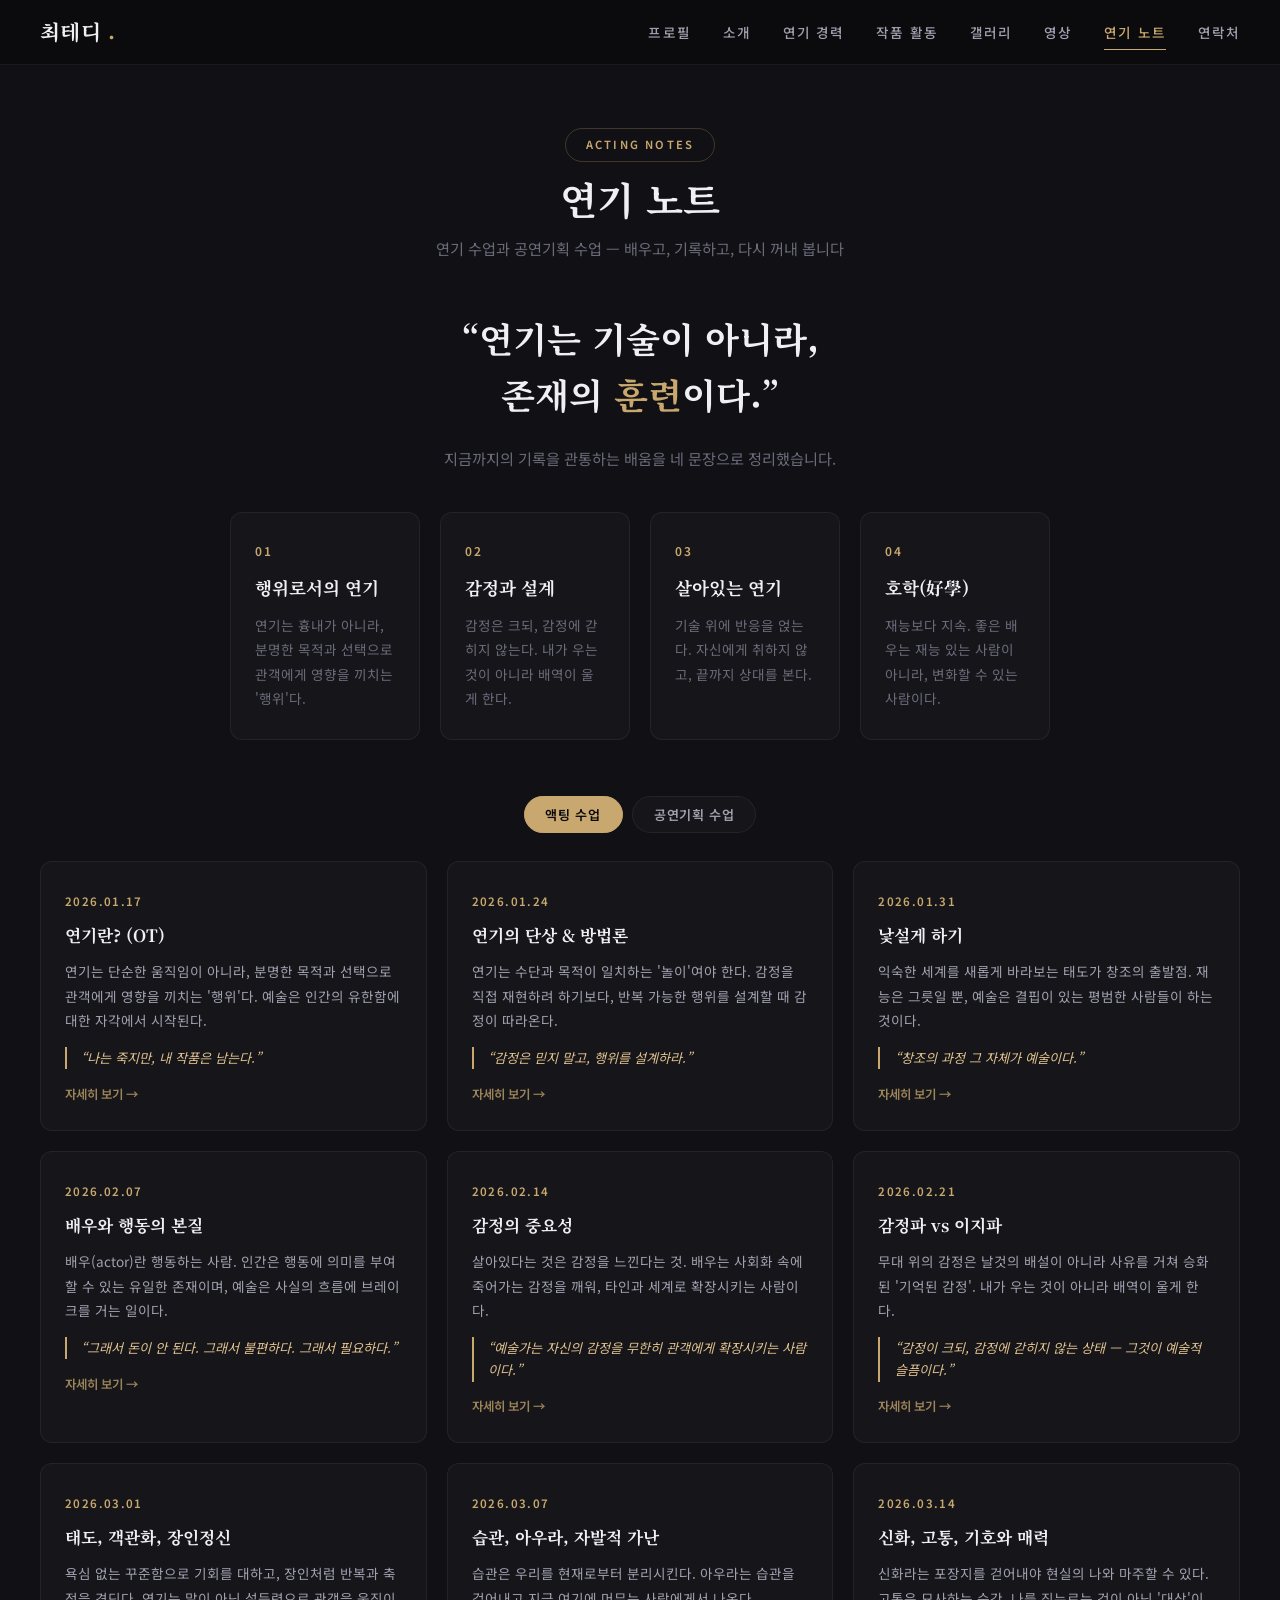
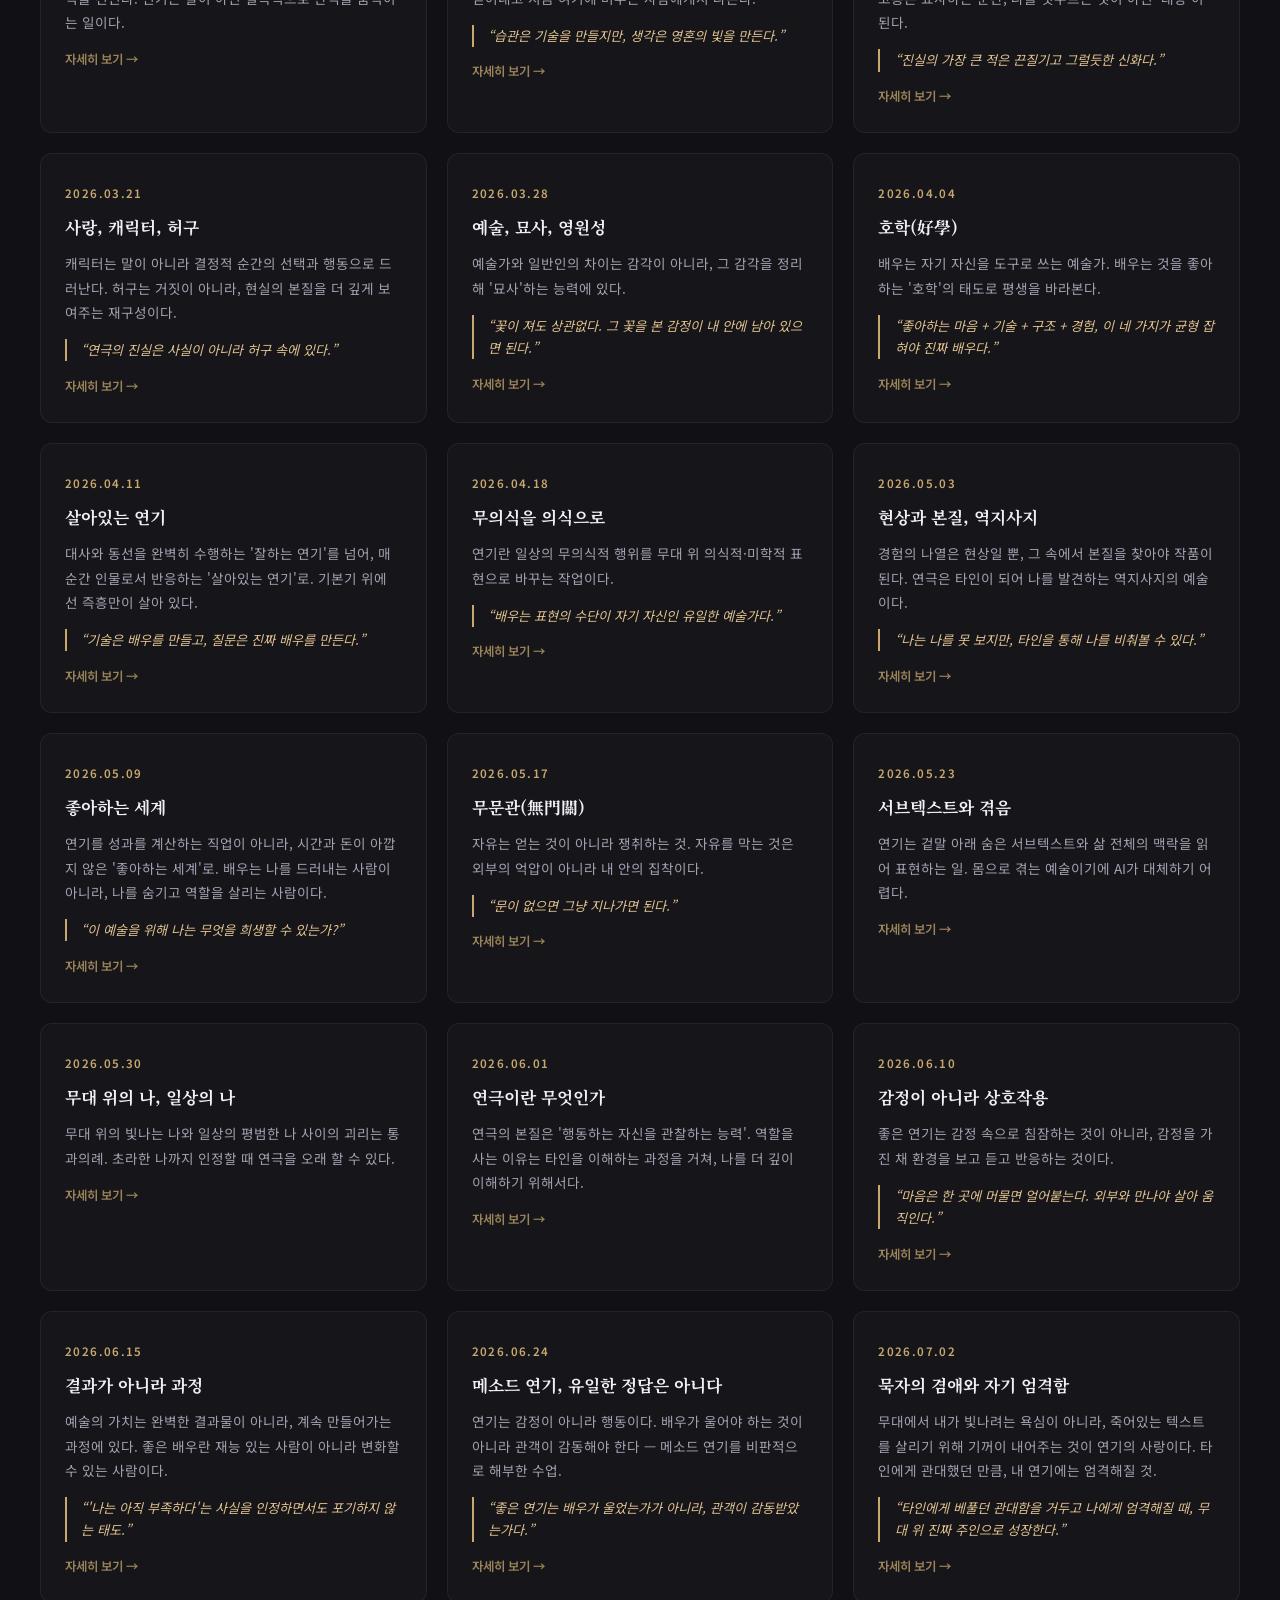
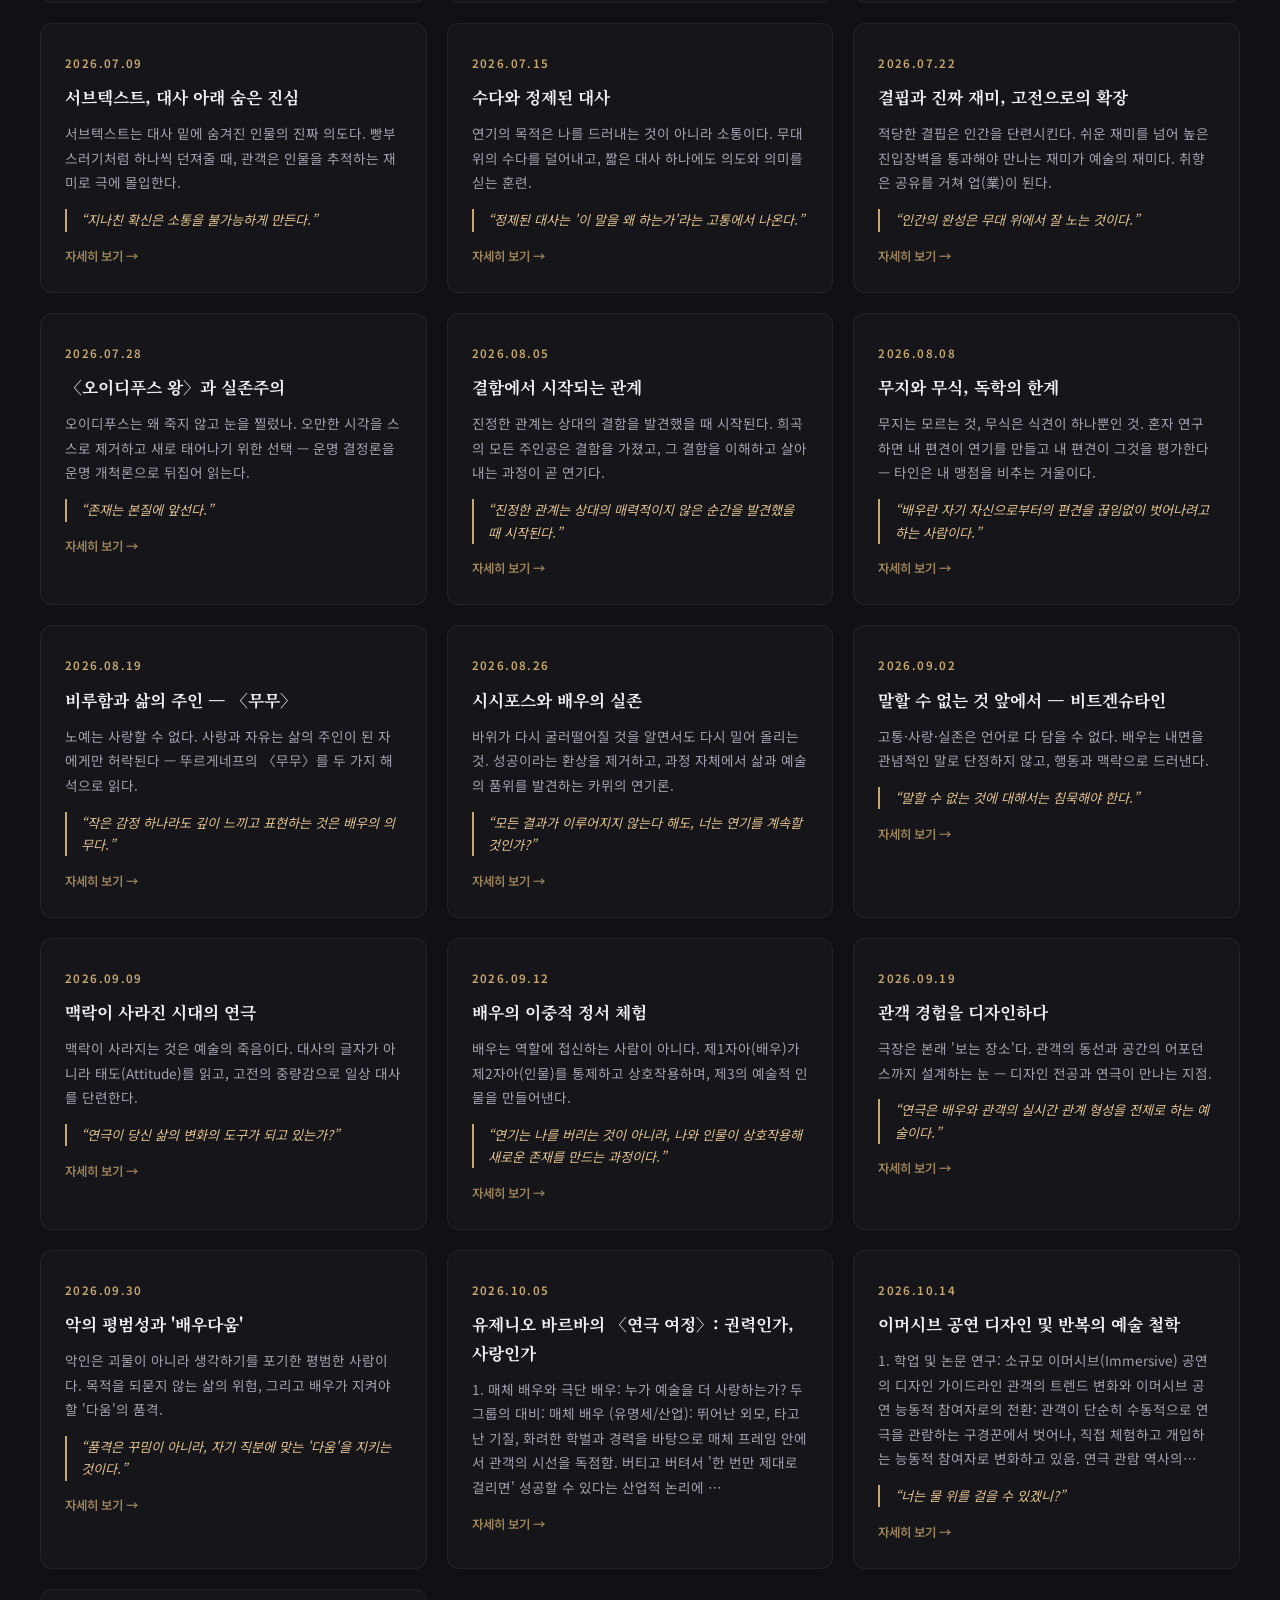
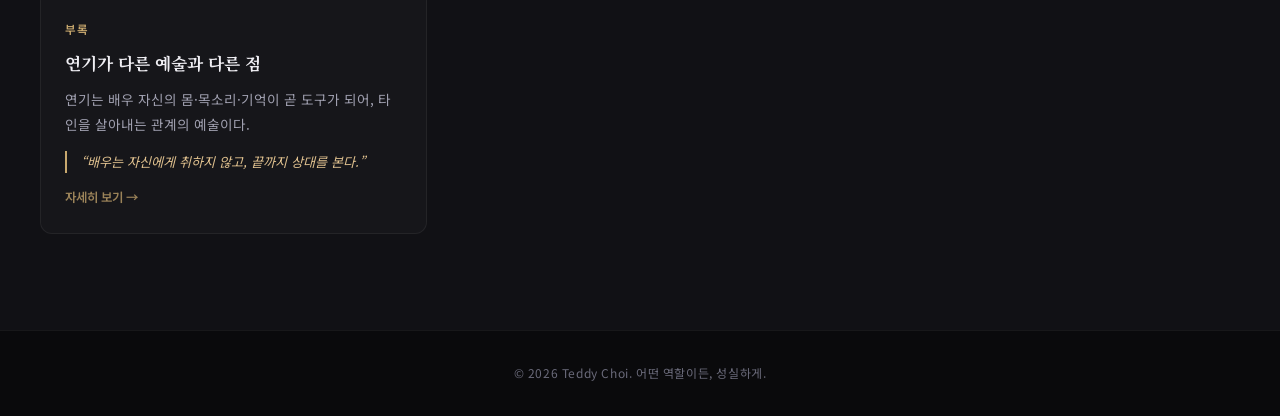
==== notes.html @ 07e2bf51 "자동 동기화: 노션 연기 노트 (2026-10-21)" ====
<!DOCTYPE html>
<html lang="ko">
<head>
  <meta charset="UTF-8">
  <meta name="viewport" content="width=device-width, initial-scale=1.0">
  <title>연기 노트 | 최테디 - Teddy Choi</title>
  <meta name="description" content="배우 최테디의 연기 노트. 연출가 선생님과의 1:1 수업에서 배우고 기록한 것들.">
  <meta property="og:title" content="연기 노트 | 최테디">
  <meta property="og:description" content="배우고, 기록하고, 다시 꺼내 봅니다 — 배우 최테디의 연기 공부 기록">
  <meta property="og:image" content="images/profile_main.jpeg">
  <meta property="og:type" content="website">

  <!-- Fonts -->
  <link rel="preconnect" href="https://fonts.googleapis.com">
  <link rel="preconnect" href="https://fonts.gstatic.com" crossorigin>
  <link href="https://fonts.googleapis.com/css2?family=Noto+Serif+KR:wght@400;700;900&family=Noto+Sans+KR:wght@300;400;500;700&display=swap" rel="stylesheet">

  <link rel="stylesheet" href="style.css?v=13">
</head>
<body>

  <!-- ===== Navigation ===== -->
  <nav class="nav" id="nav">
    <div class="nav-inner">
      <a href="index.html" class="nav-logo">최테디 <span>.</span></a>
      <ul class="nav-links" id="navLinks">
        <li><a href="index.html#profile">프로필</a></li>
        <li><a href="index.html#about">소개</a></li>
        <li><a href="index.html#career">연기 경력</a></li>
        <li><a href="index.html#works">작품 활동</a></li>
        <li><a href="index.html#gallery">갤러리</a></li>
        <li><a href="index.html#videos">영상</a></li>
        <li><a href="notes.html" class="active">연기 노트</a></li>
        <li><a href="index.html#contact">연락처</a></li>
      </ul>
      <button class="nav-mobile-toggle" id="navToggle" aria-label="메뉴 열기">
        <span></span>
        <span></span>
        <span></span>
      </button>
    </div>
  </nav>

  <!-- ===== Acting Notes Page ===== -->
  <section class="section notes-section notes-page" id="notes">
    <div class="section-header fade-in visible">
      <span class="section-label">Acting Notes</span>
      <h2 class="section-title">연기 노트</h2>
      <p class="section-subtitle">연기 수업과 공연기획 수업 — 배우고, 기록하고, 다시 꺼내 봅니다</p>
    </div>

    <div class="notes-inner">
      <div class="notes-philosophy fade-in visible">
        <blockquote class="notes-quote">“연기는 기술이 아니라,<br>존재의 <em>훈련</em>이다.”</blockquote>
        <p class="notes-philosophy-text">
          지금까지의 기록을 관통하는 배움을 네 문장으로 정리했습니다.
        </p>
        <div class="about-values notes-pillars">
          <div class="about-value">
            <span class="about-value-num">01</span>
            <h3 class="about-value-title">행위로서의 연기</h3>
            <p class="about-value-desc">연기는 흉내가 아니라, 분명한 목적과 선택으로 관객에게 영향을 끼치는 '행위'다.</p>
          </div>
          <div class="about-value">
            <span class="about-value-num">02</span>
            <h3 class="about-value-title">감정과 설계</h3>
            <p class="about-value-desc">감정은 크되, 감정에 갇히지 않는다. 내가 우는 것이 아니라 배역이 울게 한다.</p>
          </div>
          <div class="about-value">
            <span class="about-value-num">03</span>
            <h3 class="about-value-title">살아있는 연기</h3>
            <p class="about-value-desc">기술 위에 반응을 얹는다. 자신에게 취하지 않고, 끝까지 상대를 본다.</p>
          </div>
          <div class="about-value">
            <span class="about-value-num">04</span>
            <h3 class="about-value-title">호학(好學)</h3>
            <p class="about-value-desc">재능보다 지속. 좋은 배우는 재능 있는 사람이 아니라, 변화할 수 있는 사람이다.</p>
          </div>
        </div>
      </div>

      <div class="video-filters notes-tabs" id="notesTabs">
        <button class="video-filter active" data-cat="acting">액팅 수업</button>
        <button class="video-filter" data-cat="production">공연기획 수업</button>
      </div>

      <div class="notes-grid" id="notesGrid">
        <!-- Note cards injected by notes.js -->
      </div>
    </div>
  </section>

  <!-- Note Detail Modal -->
  <div class="note-modal" id="noteModal">
    <div class="note-modal-panel">
      <button class="note-modal-close" id="noteModalClose" aria-label="닫기">✕</button>
      <span class="note-date" id="noteModalDate"></span>
      <h2 class="note-modal-title" id="noteModalTitle"></h2>
      <div class="note-modal-body" id="noteModalBody"></div>
    </div>
  </div>

  <!-- ===== Footer ===== -->
  <footer class="footer">
    <p class="footer-text">© 2026 Teddy Choi. 어떤 역할이든, 성실하게.</p>
  </footer>

  <script src="notes-data.js?v=3"></script>
  <script src="notes.js?v=2"></script>
</body>
</html>
---- style.css ----
/* ===== Design Tokens ===== */
:root {
  --color-bg: #0a0a0c;
  --color-bg-elevated: #111115;
  --color-bg-card: #16161a;
  --color-bg-glass: rgba(22, 22, 26, 0.7);
  --color-surface: #1c1c22;
  --color-border: rgba(255, 255, 255, 0.06);
  --color-border-hover: rgba(255, 255, 255, 0.12);

  --color-text-primary: #f0eff4;
  --color-text-secondary: #a0a0b0;
  --color-text-muted: #6a6a7a;

  --color-accent: #c8a86e;
  --color-accent-light: #dfc08e;
  --color-accent-dark: #a88c4e;
  --color-accent-glow: rgba(200, 168, 110, 0.15);

  --font-display: 'Noto Serif KR', serif;
  --font-body: 'Pretendard', 'Noto Sans KR', -apple-system, sans-serif;
  --font-mono: 'JetBrains Mono', monospace;

  --radius-sm: 6px;
  --radius-md: 12px;
  --radius-lg: 20px;
  --radius-xl: 28px;

  --shadow-sm: 0 2px 8px rgba(0, 0, 0, 0.3);
  --shadow-md: 0 8px 32px rgba(0, 0, 0, 0.4);
  --shadow-lg: 0 16px 64px rgba(0, 0, 0, 0.5);
  --shadow-glow: 0 0 40px rgba(200, 168, 110, 0.08);

  --transition-fast: 0.2s cubic-bezier(0.4, 0, 0.2, 1);
  --transition-medium: 0.4s cubic-bezier(0.4, 0, 0.2, 1);
  --transition-slow: 0.6s cubic-bezier(0.4, 0, 0.2, 1);

  --max-width: 1200px;
}

/* ===== Reset & Base ===== */
*, *::before, *::after {
  margin: 0;
  padding: 0;
  box-sizing: border-box;
}

html {
  scroll-behavior: smooth;
  font-size: 16px;
}

body {
  font-family: var(--font-body);
  background: var(--color-bg);
  color: var(--color-text-primary);
  line-height: 1.7;
  overflow-x: hidden;
  -webkit-font-smoothing: antialiased;
  -moz-osx-font-smoothing: grayscale;
}

img {
  max-width: 100%;
  display: block;
}

a {
  color: var(--color-accent);
  text-decoration: none;
  transition: color var(--transition-fast);
}

a:hover {
  color: var(--color-accent-light);
}

/* ===== Scrollbar ===== */
::-webkit-scrollbar {
  width: 6px;
}
::-webkit-scrollbar-track {
  background: var(--color-bg);
}
::-webkit-scrollbar-thumb {
  background: var(--color-accent-dark);
  border-radius: 3px;
}

/* ===== Navigation ===== */
.nav {
  position: fixed;
  top: 0;
  left: 0;
  right: 0;
  z-index: 1000;
  padding: 0 2rem;
  backdrop-filter: blur(20px);
  -webkit-backdrop-filter: blur(20px);
  background: rgba(10, 10, 12, 0.8);
  border-bottom: 1px solid var(--color-border);
  transition: all var(--transition-medium);
}

.nav.scrolled {
  padding: 0 2rem;
  background: rgba(10, 10, 12, 0.95);
}

.nav-inner {
  max-width: var(--max-width);
  margin: 0 auto;
  display: flex;
  justify-content: space-between;
  align-items: center;
  height: 64px;
}

.nav-logo {
  font-family: var(--font-display);
  font-size: 1.3rem;
  font-weight: 700;
  color: var(--color-text-primary);
  letter-spacing: 0.02em;
}

.nav-logo span {
  color: var(--color-accent);
}

.nav-links {
  display: flex;
  gap: 2rem;
  list-style: none;
}

.nav-links a {
  color: var(--color-text-secondary);
  font-size: 0.85rem;
  font-weight: 500;
  letter-spacing: 0.08em;
  text-transform: uppercase;
  position: relative;
  padding: 0.5rem 0;
}

.nav-links a::after {
  content: '';
  position: absolute;
  bottom: 0;
  left: 0;
  width: 0;
  height: 1.5px;
  background: var(--color-accent);
  transition: width var(--transition-medium);
}

.nav-links a:hover,
.nav-links a.active {
  color: var(--color-accent);
}

.nav-links a:hover::after,
.nav-links a.active::after {
  width: 100%;
}

.nav-mobile-toggle {
  display: none;
  flex-direction: column;
  gap: 5px;
  cursor: pointer;
  background: none;
  border: none;
  padding: 4px;
}

.nav-mobile-toggle span {
  display: block;
  width: 22px;
  height: 2px;
  background: var(--color-text-primary);
  border-radius: 2px;
  transition: all var(--transition-fast);
}

/* ===== Hero Section ===== */
.hero {
  min-height: 100vh;
  display: flex;
  align-items: center;
  position: relative;
  overflow: hidden;
  padding-top: 64px;
}

.hero::before {
  content: '';
  position: absolute;
  inset: 0;
  background:
    radial-gradient(ellipse at 20% 50%, rgba(200, 168, 110, 0.05) 0%, transparent 60%),
    radial-gradient(ellipse at 80% 80%, rgba(100, 80, 50, 0.04) 0%, transparent 50%);
  pointer-events: none;
}

.hero-inner {
  max-width: var(--max-width);
  margin: 0 auto;
  padding: 2rem;
  display: grid;
  grid-template-columns: 420px 1fr;
  gap: 4rem;
  align-items: center;
  width: 100%;
}

.hero-image-wrapper {
  position: relative;
}

.hero-image-wrapper::before {
  content: '';
  position: absolute;
  top: -20px;
  left: -20px;
  right: 20px;
  bottom: 20px;
  border: 1px solid var(--color-accent);
  opacity: 0.2;
  border-radius: var(--radius-lg);
}

.hero-image {
  width: 100%;
  aspect-ratio: 3/4;
  object-fit: cover;
  border-radius: var(--radius-lg);
  box-shadow: var(--shadow-lg);
  position: relative;
  z-index: 1;
}

.hero-content {
  position: relative;
}

.hero-name-kr {
  font-family: var(--font-display);
  font-size: clamp(3rem, 6vw, 5rem);
  font-weight: 900;
  line-height: 1.1;
  margin-bottom: 0.25rem;
  background: linear-gradient(135deg, var(--color-text-primary) 0%, var(--color-accent-light) 100%);
  -webkit-background-clip: text;
  -webkit-text-fill-color: transparent;
  background-clip: text;
}

.hero-name-en {
  font-family: var(--font-body);
  font-size: 1.1rem;
  font-weight: 400;
  color: var(--color-accent);
  letter-spacing: 0.15em;
  text-transform: uppercase;
  margin-bottom: 2.5rem;
}

.hero-divider {
  width: 60px;
  height: 2px;
  background: linear-gradient(90deg, var(--color-accent), transparent);
  margin-bottom: 2rem;
}

/* ===== Profile Info Table ===== */
.profile-info {
  display: grid;
  gap: 0;
}

.profile-info-row {
  display: grid;
  grid-template-columns: 100px 1fr;
  gap: 1.5rem;
  padding: 0.75rem 0;
  border-bottom: 1px solid var(--color-border);
  align-items: start;
}

.profile-info-row:last-child {
  border-bottom: none;
}

.profile-info-label {
  font-size: 0.85rem;
  font-weight: 700;
  color: var(--color-accent);
  letter-spacing: 0.05em;
  white-space: nowrap;
}

.profile-info-value {
  font-size: 0.95rem;
  color: var(--color-text-secondary);
  line-height: 1.8;
}

.profile-info-value .sub {
  display: block;
  font-size: 0.85rem;
  color: var(--color-text-muted);
}

.hero-contact {
  display: flex;
  gap: 1.5rem;
  margin-top: 2rem;
  flex-wrap: wrap;
}

.hero-contact-item {
  display: flex;
  align-items: center;
  gap: 0.5rem;
  color: var(--color-text-muted);
  font-size: 0.85rem;
}

.hero-contact-item svg {
  width: 16px;
  height: 16px;
  fill: var(--color-accent);
  flex-shrink: 0;
}

.hero-tagline {
  font-family: var(--font-display);
  font-size: 1.05rem;
  font-weight: 400;
  color: var(--color-text-secondary);
  line-height: 1.7;
  margin: -1.5rem 0 2rem;
  letter-spacing: 0.02em;
}

/* ===== Section Common ===== */
.section {
  padding: 6rem 2rem;
  position: relative;
}

.section-header {
  max-width: var(--max-width);
  margin: 0 auto 3rem;
  text-align: center;
}

.section-label {
  display: inline-block;
  font-size: 0.7rem;
  font-weight: 600;
  letter-spacing: 0.2em;
  text-transform: uppercase;
  color: var(--color-accent);
  margin-bottom: 0.75rem;
  padding: 0.4rem 1.2rem;
  border: 1px solid rgba(200, 168, 110, 0.25);
  border-radius: 50px;
}

.section-title {
  font-family: var(--font-display);
  font-size: clamp(1.8rem, 3vw, 2.5rem);
  font-weight: 700;
  line-height: 1.3;
}

.section-subtitle {
  font-size: 0.95rem;
  color: var(--color-text-muted);
  margin-top: 0.75rem;
  max-width: 600px;
  margin-left: auto;
  margin-right: auto;
}

/* ===== About Section ===== */
.about-section {
  background: var(--color-bg);
  position: relative;
  overflow: hidden;
}

.about-section::before {
  content: '';
  position: absolute;
  inset: 0;
  background: radial-gradient(ellipse at 50% 0%, rgba(200, 168, 110, 0.05) 0%, transparent 55%);
  pointer-events: none;
}

.about-inner {
  max-width: 820px;
  margin: 0 auto;
  text-align: center;
  position: relative;
}

.about-quote {
  font-family: var(--font-display);
  font-size: clamp(1.5rem, 3.2vw, 2.2rem);
  font-weight: 700;
  line-height: 1.6;
  margin: 1rem 0 2.5rem;
  color: var(--color-text-primary);
}

.about-quote em {
  font-style: normal;
  color: var(--color-accent);
}

.about-text {
  font-size: 1rem;
  color: var(--color-text-secondary);
  line-height: 2;
  margin-bottom: 3.5rem;
}

.about-text strong {
  color: var(--color-accent-light);
  font-weight: 600;
}

.about-values {
  display: grid;
  grid-template-columns: repeat(3, 1fr);
  gap: 1.25rem;
  margin-bottom: 3.5rem;
  text-align: left;
}

.about-value {
  background: var(--color-bg-card);
  border: 1px solid var(--color-border);
  border-radius: var(--radius-md);
  padding: 1.75rem 1.5rem;
  transition: all var(--transition-medium);
}

.about-value:hover {
  border-color: var(--color-accent);
  transform: translateY(-3px);
  box-shadow: var(--shadow-glow);
}

.about-value-num {
  display: block;
  font-size: 0.75rem;
  font-weight: 600;
  letter-spacing: 0.2em;
  color: var(--color-accent);
  margin-bottom: 0.75rem;
}

.about-value-title {
  font-family: var(--font-display);
  font-size: 1.1rem;
  font-weight: 700;
  margin-bottom: 0.6rem;
}

.about-value-desc {
  font-size: 0.85rem;
  color: var(--color-text-muted);
  line-height: 1.8;
}

.about-closing {
  font-family: var(--font-display);
  font-size: 1.05rem;
  color: var(--color-text-secondary);
  line-height: 1.9;
  padding-top: 2.5rem;
  border-top: 1px solid var(--color-border);
}

/* ===== Acting Notes Section ===== */
.notes-section {
  background: var(--color-bg-elevated);
}

.notes-inner {
  max-width: var(--max-width);
  margin: 0 auto;
}

.notes-philosophy {
  max-width: 820px;
  margin: 0 auto 3.5rem;
  text-align: center;
}

.notes-quote {
  font-family: var(--font-display);
  font-size: clamp(1.5rem, 3.2vw, 2.2rem);
  font-weight: 700;
  line-height: 1.6;
  margin: 1rem 0 1.5rem;
}

.notes-quote em {
  font-style: normal;
  color: var(--color-accent);
}

.notes-philosophy-text {
  font-size: 0.95rem;
  color: var(--color-text-muted);
  margin-bottom: 2.5rem;
}

.notes-pillars {
  grid-template-columns: repeat(4, 1fr);
  margin-bottom: 0;
}

.notes-grid {
  display: grid;
  grid-template-columns: repeat(auto-fill, minmax(300px, 1fr));
  gap: 1.25rem;
}

.note-card {
  background: var(--color-bg-card);
  border: 1px solid var(--color-border);
  border-radius: var(--radius-md);
  padding: 1.5rem;
  transition: all var(--transition-medium);
}

.note-card:hover {
  border-color: var(--color-accent);
  transform: translateY(-3px);
  box-shadow: var(--shadow-glow);
}

.note-card.note-hidden {
  display: none;
}

.note-date {
  display: inline-block;
  font-size: 0.72rem;
  font-weight: 600;
  letter-spacing: 0.12em;
  color: var(--color-accent);
  margin-bottom: 0.6rem;
}

.note-title {
  font-family: var(--font-display);
  font-size: 1.05rem;
  font-weight: 700;
  margin-bottom: 0.6rem;
}

.note-summary {
  font-size: 0.85rem;
  color: var(--color-text-secondary);
  line-height: 1.8;
}

.note-quote {
  margin-top: 0.9rem;
  padding-left: 0.9rem;
  border-left: 2px solid var(--color-accent);
  font-size: 0.82rem;
  font-style: italic;
  color: var(--color-accent-light);
  line-height: 1.7;
}

.notes-more-wrap {
  text-align: center;
  margin-top: 2rem;
}

.notes-more-btn {
  background: none;
  border: 1px solid rgba(200, 168, 110, 0.4);
  color: var(--color-accent);
  font-family: var(--font-body);
  font-size: 0.85rem;
  font-weight: 600;
  letter-spacing: 0.05em;
  padding: 0.8rem 2rem;
  border-radius: 50px;
  cursor: pointer;
  transition: all var(--transition-medium);
}

.notes-more-btn:hover {
  background: var(--color-accent);
  color: var(--color-bg);
}

/* Notes preview on main page */
.notes-preview {
  background: var(--color-bg);
}

.notes-preview .notes-quote {
  text-align: center;
  margin: 0 auto 2.5rem;
  max-width: 700px;
}

a.note-card {
  display: block;
  color: inherit;
}

a.note-card:hover {
  color: inherit;
}

/* Notes standalone page */
.notes-page {
  padding-top: calc(64px + 4rem);
  min-height: 100vh;
}

.note-card {
  cursor: pointer;
  position: relative;
}

.note-open {
  display: inline-block;
  margin-top: 0.9rem;
  font-size: 0.78rem;
  font-weight: 600;
  color: var(--color-accent);
  opacity: 0.75;
  transition: opacity var(--transition-fast);
}

.note-card:hover .note-open {
  opacity: 1;
}

/* About 섹션의 연기 노트 링크 */
.about-notes-cta-wrap {
  text-align: center;
  margin-top: 2rem;
}

.about-notes-link {
  display: inline-block;
  font-family: var(--font-display);
  font-size: 0.95rem;
  font-weight: 600;
  letter-spacing: 0.05em;
  color: var(--color-accent);
  border-bottom: 1px solid rgba(200, 168, 110, 0.4);
  padding-bottom: 2px;
  transition: all var(--transition-fast);
}

.about-notes-link:hover {
  color: var(--color-accent-light);
  border-color: var(--color-accent-light);
}

/* Note Detail Modal */
.note-modal {
  position: fixed;
  inset: 0;
  z-index: 2500;
  background: rgba(0, 0, 0, 0.85);
  backdrop-filter: blur(12px);
  -webkit-backdrop-filter: blur(12px);
  display: flex;
  align-items: center;
  justify-content: center;
  padding: 1.5rem;
  opacity: 0;
  pointer-events: none;
  transition: opacity var(--transition-medium);
}

.note-modal.active {
  opacity: 1;
  pointer-events: all;
}

.note-modal-panel {
  position: relative;
  width: 100%;
  max-width: 720px;
  max-height: 85vh;
  overflow-y: auto;
  background: var(--color-bg-card);
  border: 1px solid var(--color-border-hover);
  border-radius: var(--radius-lg);
  padding: 2.5rem 2.5rem 2.75rem;
  box-shadow: var(--shadow-lg);
}

.note-modal-close {
  position: sticky;
  top: 0;
  float: right;
  width: 38px;
  height: 38px;
  border-radius: 50%;
  background: rgba(255, 255, 255, 0.08);
  border: none;
  color: var(--color-text-primary);
  font-size: 1.1rem;
  cursor: pointer;
  transition: background var(--transition-fast);
  z-index: 1;
}

.note-modal-close:hover {
  background: rgba(255, 255, 255, 0.18);
}

.note-modal-title {
  font-family: var(--font-display);
  font-size: 1.5rem;
  font-weight: 700;
  margin: 0.4rem 0 1.5rem;
  line-height: 1.4;
}

.note-modal-body {
  font-size: 0.92rem;
  color: var(--color-text-secondary);
  line-height: 1.9;
}

.note-modal-body p {
  margin-bottom: 1.1rem;
}

.note-modal-body h4 {
  font-family: var(--font-display);
  font-size: 1.05rem;
  font-weight: 700;
  color: var(--color-text-primary);
  margin: 1.75rem 0 0.75rem;
  padding-left: 0.75rem;
  border-left: 3px solid var(--color-accent);
}

.note-modal-body ul {
  margin: 0 0 1.1rem 1.2rem;
}

.note-modal-body li {
  margin-bottom: 0.4rem;
}

.note-modal-body strong {
  color: var(--color-accent-light);
  font-weight: 600;
}

.note-modal-body blockquote {
  margin: 1.75rem 0 0.5rem;
  padding: 1.1rem 1.4rem;
  background: rgba(200, 168, 110, 0.07);
  border-left: 3px solid var(--color-accent);
  border-radius: 0 var(--radius-sm) var(--radius-sm) 0;
  font-family: var(--font-display);
  font-style: italic;
  color: var(--color-accent-light);
  line-height: 1.8;
}

@media (max-width: 768px) {
  .note-modal {
    padding: 1rem;
  }

  .note-modal-panel {
    padding: 1.75rem 1.5rem 2rem;
    max-height: 90vh;
  }
}

/* ===== Career Section ===== */
.career-section {
  background: var(--color-bg-elevated);
}

.career-timeline {
  max-width: 800px;
  margin: 0 auto;
  position: relative;
}

.career-timeline::before {
  content: '';
  position: absolute;
  left: 0;
  top: 0;
  bottom: 0;
  width: 2px;
  background: linear-gradient(
    to bottom,
    transparent,
    var(--color-accent) 10%,
    var(--color-accent) 90%,
    transparent
  );
  opacity: 0.3;
}

.career-item {
  position: relative;
  padding: 0 0 2.5rem 3rem;
}

.career-item:last-child {
  padding-bottom: 0;
}

.career-item::before {
  content: '';
  position: absolute;
  left: -5px;
  top: 8px;
  width: 12px;
  height: 12px;
  border-radius: 50%;
  background: var(--color-bg-elevated);
  border: 2px solid var(--color-accent);
  z-index: 1;
}

.career-item:first-child::before {
  background: var(--color-accent);
  box-shadow: 0 0 12px rgba(200, 168, 110, 0.4);
}

.career-date {
  font-size: 0.75rem;
  font-weight: 600;
  color: var(--color-accent);
  letter-spacing: 0.1em;
  text-transform: uppercase;
  margin-bottom: 0.5rem;
}

.career-title {
  font-family: var(--font-display);
  font-size: 1.15rem;
  font-weight: 700;
  margin-bottom: 0.3rem;
}

.career-venue {
  font-size: 0.9rem;
  color: var(--color-text-secondary);
  margin-bottom: 0.3rem;
}

.career-role {
  font-size: 0.85rem;
  color: var(--color-text-muted);
}

/* ===== Works Section (Instagram-style feed) ===== */
.works-section {
  background: var(--color-bg-elevated);
}

.works-feed {
  max-width: 1020px;
  margin: 0 auto;
  display: grid;
  grid-template-columns: repeat(auto-fit, minmax(340px, 480px));
  justify-content: center;
  gap: 2rem;
}

.insta-card {
  background: var(--color-bg-card);
  border: 1px solid var(--color-border);
  border-radius: var(--radius-md);
  overflow: hidden;
  transition: border-color var(--transition-medium), box-shadow var(--transition-medium);
}

.insta-card:hover {
  border-color: var(--color-border-hover);
  box-shadow: var(--shadow-md);
}

/* Header */
.insta-header {
  display: flex;
  align-items: center;
  gap: 0.75rem;
  padding: 0.85rem 1rem;
}

.insta-avatar {
  width: 40px;
  height: 40px;
  border-radius: 50%;
  padding: 2px;
  background: linear-gradient(45deg, var(--color-accent-dark), var(--color-accent-light), var(--color-accent));
  flex-shrink: 0;
}

.insta-avatar img {
  width: 100%;
  height: 100%;
  border-radius: 50%;
  object-fit: cover;
  border: 2px solid var(--color-bg-card);
}

.insta-header-text {
  display: flex;
  flex-direction: column;
  line-height: 1.35;
  min-width: 0;
}

.insta-title {
  font-size: 0.9rem;
  font-weight: 700;
  color: var(--color-text-primary);
}

.insta-meta {
  font-size: 0.75rem;
  color: var(--color-text-muted);
}

.insta-tag {
  margin-left: auto;
  font-size: 0.68rem;
  font-weight: 600;
  letter-spacing: 0.08em;
  color: var(--color-accent);
  border: 1px solid rgba(200, 168, 110, 0.35);
  border-radius: 50px;
  padding: 0.25rem 0.75rem;
  white-space: nowrap;
}

/* Carousel — 인스타 4:5 비율 */
.insta-carousel {
  position: relative;
  overflow: hidden;
  aspect-ratio: 4 / 5;
  background: #000;
}

.insta-track {
  display: flex;
  height: 100%;
  transition: transform 0.35s cubic-bezier(0.4, 0, 0.2, 1);
}

.insta-slide {
  flex: 0 0 100%;
  height: 100%;
}

.insta-slide img {
  width: 100%;
  height: 100%;
  object-fit: cover;
  cursor: pointer;
}

.insta-slide img.fit-contain {
  object-fit: contain;
}

/* 캐러셀 영상 슬라이드 재생 버튼 */
.insta-slide {
  position: relative;
}

.insta-play {
  position: absolute;
  top: 50%;
  left: 50%;
  transform: translate(-50%, -50%);
  width: 54px;
  height: 54px;
  border-radius: 50%;
  background: rgba(0, 0, 0, 0.55);
  border: 1.5px solid rgba(255, 255, 255, 0.85);
  display: flex;
  align-items: center;
  justify-content: center;
  pointer-events: none;
  transition: all var(--transition-fast);
}

.insta-play svg {
  width: 22px;
  height: 22px;
  fill: #fff;
  margin-left: 3px;
}

.insta-slide-video:hover .insta-play {
  background: rgba(200, 168, 110, 0.9);
  border-color: var(--color-accent);
}

.insta-arrow {
  position: absolute;
  top: 50%;
  transform: translateY(-50%);
  width: 30px;
  height: 30px;
  border-radius: 50%;
  border: none;
  background: rgba(255, 255, 255, 0.85);
  color: #222;
  cursor: pointer;
  display: flex;
  align-items: center;
  justify-content: center;
  opacity: 0;
  transition: opacity var(--transition-fast);
  z-index: 2;
}

.insta-arrow svg {
  width: 18px;
  height: 18px;
  fill: currentColor;
}

.insta-arrow.prev { left: 0.75rem; }
.insta-arrow.next { right: 0.75rem; }

.insta-carousel:hover .insta-arrow { opacity: 1; }

@media (hover: none) {
  .insta-arrow { opacity: 0.85; }
}

.insta-counter {
  position: absolute;
  top: 0.75rem;
  right: 0.75rem;
  background: rgba(0, 0, 0, 0.6);
  color: #fff;
  font-size: 0.7rem;
  font-weight: 500;
  padding: 0.2rem 0.6rem;
  border-radius: 50px;
  z-index: 2;
}

.insta-dots {
  display: flex;
  justify-content: center;
  gap: 4px;
  padding: 0.6rem 0 0;
}

.insta-dot {
  width: 6px;
  height: 6px;
  border-radius: 50%;
  background: var(--color-text-muted);
  opacity: 0.4;
  transition: all var(--transition-fast);
}

.insta-dot.active {
  background: var(--color-accent);
  opacity: 1;
}

/* Actions & Caption */
.insta-actions {
  display: flex;
  gap: 1rem;
  padding: 0.75rem 1rem 0.25rem;
}

.insta-icon {
  width: 24px;
  height: 24px;
  fill: none;
  stroke: var(--color-text-primary);
  stroke-width: 1.8;
  cursor: pointer;
  transition: all var(--transition-fast);
}

.insta-icon:hover {
  stroke: var(--color-text-muted);
}

.insta-icon.heart.liked {
  fill: #ed4956;
  stroke: #ed4956;
  animation: heart-pop 0.3s ease;
}

@keyframes heart-pop {
  0% { transform: scale(1); }
  50% { transform: scale(1.25); }
  100% { transform: scale(1); }
}

.insta-caption {
  padding: 0.4rem 1rem 1.1rem;
  font-size: 0.85rem;
  color: var(--color-text-secondary);
  line-height: 1.7;
}

.insta-username {
  font-weight: 700;
  color: var(--color-text-primary);
  margin-right: 0.35rem;
}

.insta-hashtags {
  display: block;
  margin-top: 0.35rem;
  color: var(--color-accent);
  font-size: 0.8rem;
}

/* ===== Gallery Section ===== */
.gallery-section {
  background: var(--color-bg);
}

.gallery-grid {
  max-width: var(--max-width);
  margin: 0 auto;
  display: grid;
  grid-template-columns: repeat(auto-fill, minmax(280px, 1fr));
  gap: 1rem;
}

.gallery-item {
  position: relative;
  border-radius: var(--radius-md);
  overflow: hidden;
  cursor: pointer;
  aspect-ratio: auto;
}

.gallery-item.landscape {
  aspect-ratio: 16/10;
}

.gallery-item.portrait {
  aspect-ratio: 3/4;
}

.gallery-item img {
  width: 100%;
  height: 100%;
  object-fit: cover;
  transition: transform var(--transition-slow);
}

.gallery-item::after {
  content: '';
  position: absolute;
  inset: 0;
  background: linear-gradient(to top, rgba(0,0,0,0.6) 0%, transparent 50%);
  opacity: 0;
  transition: opacity var(--transition-medium);
}

.gallery-item:hover img {
  transform: scale(1.05);
}

.gallery-item:hover::after {
  opacity: 1;
}

.gallery-item-label {
  position: absolute;
  bottom: 1rem;
  left: 1rem;
  font-size: 0.8rem;
  font-weight: 500;
  color: white;
  z-index: 1;
  opacity: 0;
  transform: translateY(8px);
  transition: all var(--transition-medium);
}

.gallery-item:hover .gallery-item-label {
  opacity: 1;
  transform: translateY(0);
}

/* ===== Lightbox ===== */
.lightbox {
  position: fixed;
  inset: 0;
  z-index: 2000;
  background: rgba(0, 0, 0, 0.95);
  backdrop-filter: blur(20px);
  display: flex;
  align-items: center;
  justify-content: center;
  opacity: 0;
  pointer-events: none;
  transition: opacity var(--transition-medium);
}

.lightbox.active {
  opacity: 1;
  pointer-events: all;
}

.lightbox img {
  max-width: 90vw;
  max-height: 90vh;
  object-fit: contain;
  border-radius: var(--radius-md);
  box-shadow: var(--shadow-lg);
}

.lightbox-close {
  position: absolute;
  top: 1.5rem;
  right: 1.5rem;
  width: 44px;
  height: 44px;
  border-radius: 50%;
  background: rgba(255, 255, 255, 0.1);
  border: none;
  color: white;
  font-size: 1.3rem;
  cursor: pointer;
  display: flex;
  align-items: center;
  justify-content: center;
  transition: background var(--transition-fast);
}

.lightbox-close:hover {
  background: rgba(255, 255, 255, 0.2);
}

/* ===== Video Section ===== */
.video-section {
  background: var(--color-bg-elevated);
}

.video-filters {
  display: flex;
  justify-content: center;
  flex-wrap: wrap;
  gap: 0.6rem;
  max-width: var(--max-width);
  margin: 0 auto 1.75rem;
}

.video-filter {
  background: var(--color-bg-card);
  border: 1px solid var(--color-border);
  color: var(--color-text-secondary);
  font-family: var(--font-body);
  font-size: 0.82rem;
  font-weight: 600;
  letter-spacing: 0.05em;
  padding: 0.5rem 1.3rem;
  border-radius: 50px;
  cursor: pointer;
  transition: all var(--transition-fast);
}

.video-filter:hover {
  border-color: var(--color-accent);
  color: var(--color-accent);
}

.video-filter.active {
  background: var(--color-accent);
  border-color: var(--color-accent);
  color: var(--color-bg);
}

.video-slider-wrapper {
  max-width: var(--max-width);
  margin: 0 auto;
  position: relative;
}

.video-slider {
  display: flex;
  gap: 1.25rem;
  overflow-x: auto;
  scroll-snap-type: x mandatory;
  scroll-behavior: smooth;
  padding: 1rem 0 2rem;
  -ms-overflow-style: none;
  scrollbar-width: none;
}

.video-slider::-webkit-scrollbar {
  display: none;
}

.video-card {
  flex: 0 0 calc(33.333% - 0.85rem);
  scroll-snap-align: start;
  border-radius: var(--radius-md);
  overflow: hidden;
  background: var(--color-bg-card);
  border: 1px solid var(--color-border);
  transition: all var(--transition-medium);
  cursor: pointer;
  position: relative;
}

.video-card:hover {
  border-color: var(--color-border-hover);
  transform: translateY(-4px);
  box-shadow: var(--shadow-md), var(--shadow-glow);
}

.video-thumbnail-wrapper {
  position: relative;
  aspect-ratio: 16/9;
  overflow: hidden;
  background: #000;
}

.video-thumbnail {
  width: 100%;
  height: 100%;
  object-fit: cover;
  transition: transform var(--transition-medium), opacity var(--transition-medium);
}

.video-card:hover .video-thumbnail {
  transform: scale(1.05);
  opacity: 0.8;
}

.video-play-btn {
  position: absolute;
  top: 50%;
  left: 50%;
  transform: translate(-50%, -50%) scale(0.9);
  width: 56px;
  height: 56px;
  border-radius: 50%;
  background: rgba(200, 168, 110, 0.9);
  display: flex;
  align-items: center;
  justify-content: center;
  opacity: 0;
  transition: all var(--transition-medium);
  box-shadow: 0 4px 20px rgba(200, 168, 110, 0.3);
}

.video-play-btn svg {
  width: 20px;
  height: 20px;
  fill: white;
  margin-left: 2px;
}

.video-card:hover .video-play-btn {
  opacity: 1;
  transform: translate(-50%, -50%) scale(1);
}

/* Upcoming (YouTube 업로드 예정) video cards */
.video-card.upcoming {
  cursor: default;
}

.video-card.upcoming .video-thumbnail {
  filter: grayscale(0.25) brightness(0.75);
}

.video-card.upcoming:hover .video-thumbnail {
  transform: none;
  opacity: 1;
}

.video-upcoming-badge {
  position: absolute;
  bottom: 0.75rem;
  left: 0.75rem;
  display: inline-flex;
  align-items: center;
  gap: 0.4rem;
  background: rgba(0, 0, 0, 0.7);
  backdrop-filter: blur(6px);
  border: 1px solid rgba(200, 168, 110, 0.4);
  color: var(--color-accent-light);
  font-size: 0.7rem;
  font-weight: 600;
  letter-spacing: 0.04em;
  padding: 0.35rem 0.75rem;
  border-radius: 50px;
  z-index: 1;
}

.video-upcoming-badge svg {
  width: 14px;
  height: 14px;
  fill: currentColor;
}

.video-info {
  padding: 1rem 1.25rem;
}

.video-title {
  font-size: 0.9rem;
  font-weight: 600;
  color: var(--color-text-primary);
  line-height: 1.4;
  display: -webkit-box;
  -webkit-line-clamp: 2;
  -webkit-box-orient: vertical;
  overflow: hidden;
}

/* Video Slider Navigation */
.slider-nav {
  display: flex;
  justify-content: center;
  gap: 0.75rem;
  margin-top: 0.5rem;
}

.slider-btn {
  width: 44px;
  height: 44px;
  border-radius: 50%;
  background: var(--color-bg-card);
  border: 1px solid var(--color-border);
  color: var(--color-text-secondary);
  cursor: pointer;
  display: flex;
  align-items: center;
  justify-content: center;
  transition: all var(--transition-fast);
}

.slider-btn:hover {
  background: var(--color-accent);
  border-color: var(--color-accent);
  color: var(--color-bg);
}

.slider-btn svg {
  width: 18px;
  height: 18px;
  fill: currentColor;
}

/* ===== Video Modal ===== */
.video-modal {
  position: fixed;
  inset: 0;
  z-index: 3000;
  background: rgba(0, 0, 0, 0.95);
  display: flex;
  align-items: center;
  justify-content: center;
  opacity: 0;
  pointer-events: none;
  transition: opacity var(--transition-medium);
}

.video-modal.active {
  opacity: 1;
  pointer-events: all;
}

.video-modal-inner {
  width: 90vw;
  max-width: 960px;
  aspect-ratio: 16/9;
  border-radius: var(--radius-md);
  overflow: hidden;
  box-shadow: var(--shadow-lg);
}

.video-modal-inner iframe {
  width: 100%;
  height: 100%;
  border: none;
}

/* 세로(9:16) 영상용 모달 */
.video-modal-inner.vertical {
  aspect-ratio: 9/16;
  width: auto;
  height: min(85vh, 160vw);
  max-width: 90vw;
}

.video-modal-close {
  position: absolute;
  top: 1.5rem;
  right: 1.5rem;
  width: 44px;
  height: 44px;
  border-radius: 50%;
  background: rgba(255, 255, 255, 0.1);
  border: none;
  color: white;
  font-size: 1.3rem;
  cursor: pointer;
  display: flex;
  align-items: center;
  justify-content: center;
  transition: background var(--transition-fast);
}

.video-modal-close:hover {
  background: rgba(255, 255, 255, 0.2);
}

/* ===== Skills Section ===== */
.skills-section {
  background: var(--color-bg);
}

.skills-grid {
  max-width: 800px;
  margin: 0 auto;
  display: grid;
  grid-template-columns: repeat(auto-fit, minmax(220px, 1fr));
  gap: 1.25rem;
}

.skill-card {
  background: var(--color-bg-card);
  border: 1px solid var(--color-border);
  border-radius: var(--radius-md);
  padding: 1.5rem;
  transition: all var(--transition-medium);
  text-align: center;
}

.skill-card:hover {
  border-color: var(--color-accent);
  transform: translateY(-2px);
  box-shadow: var(--shadow-glow);
}

.skill-icon {
  font-size: 2rem;
  margin-bottom: 0.75rem;
}

.skill-name {
  font-weight: 700;
  font-size: 0.95rem;
  margin-bottom: 0.5rem;
}

.skill-detail {
  font-size: 0.8rem;
  color: var(--color-text-muted);
  line-height: 1.6;
}

/* ===== Contact Section ===== */
.contact-section {
  background: var(--color-bg-elevated);
  text-align: center;
}

.contact-inner {
  max-width: 600px;
  margin: 0 auto;
}

.contact-links {
  display: flex;
  justify-content: center;
  gap: 2rem;
  margin-top: 2rem;
  flex-wrap: wrap;
}

.contact-link {
  display: flex;
  align-items: center;
  gap: 0.6rem;
  padding: 0.8rem 1.5rem;
  background: var(--color-bg-card);
  border: 1px solid var(--color-border);
  border-radius: var(--radius-xl);
  color: var(--color-text-secondary);
  font-size: 0.9rem;
  transition: all var(--transition-medium);
}

.contact-link:hover {
  border-color: var(--color-accent);
  color: var(--color-accent);
  transform: translateY(-2px);
  box-shadow: var(--shadow-glow);
}

.contact-link svg {
  width: 18px;
  height: 18px;
  fill: currentColor;
}

/* ===== Footer ===== */
.footer {
  padding: 2rem;
  text-align: center;
  border-top: 1px solid var(--color-border);
}

.footer-text {
  font-size: 0.75rem;
  color: var(--color-text-muted);
  letter-spacing: 0.05em;
}

/* ===== Animations ===== */
.fade-in {
  opacity: 0;
  transform: translateY(30px);
  transition: opacity 0.8s cubic-bezier(0.4, 0, 0.2, 1),
              transform 0.8s cubic-bezier(0.4, 0, 0.2, 1);
}

.fade-in.visible {
  opacity: 1;
  transform: translateY(0);
}

.fade-in-delay-1 { transition-delay: 0.1s; }
.fade-in-delay-2 { transition-delay: 0.2s; }
.fade-in-delay-3 { transition-delay: 0.3s; }
.fade-in-delay-4 { transition-delay: 0.4s; }

/* ===== Responsive ===== */
@media (max-width: 1024px) {
  .hero-inner {
    grid-template-columns: 320px 1fr;
    gap: 3rem;
  }

  .video-card {
    flex: 0 0 calc(50% - 0.625rem);
  }
}

@media (max-width: 768px) {
  .nav-links {
    position: fixed;
    top: 64px;
    left: 0;
    right: 0;
    background: rgba(10, 10, 12, 0.98);
    backdrop-filter: blur(20px);
    flex-direction: column;
    padding: 1.5rem 2rem;
    gap: 1rem;
    border-bottom: 1px solid var(--color-border);
    transform: translateY(-100%);
    opacity: 0;
    transition: all var(--transition-medium);
    pointer-events: none;
  }

  .nav-links.open {
    transform: translateY(0);
    opacity: 1;
    pointer-events: all;
  }

  .nav-mobile-toggle {
    display: flex;
  }

  .hero-inner {
    grid-template-columns: 1fr;
    gap: 2.5rem;
    padding: 2rem 1.5rem;
    text-align: center;
  }

  .hero-image-wrapper {
    max-width: 300px;
    margin: 0 auto;
  }

  .hero-image-wrapper::before {
    top: -12px;
    left: -12px;
    right: 12px;
    bottom: 12px;
  }

  .hero-contact {
    justify-content: center;
  }

  .hero-divider {
    margin-left: auto;
    margin-right: auto;
  }

  .section {
    padding: 4rem 1.5rem;
  }

  .career-timeline::before {
    left: 0;
  }

  .gallery-grid {
    grid-template-columns: repeat(2, 1fr);
    gap: 0.75rem;
  }

  .about-values {
    grid-template-columns: 1fr;
    gap: 0.75rem;
  }

  .notes-pillars {
    grid-template-columns: 1fr;
  }

  .notes-grid {
    grid-template-columns: 1fr;
  }

  .works-feed {
    grid-template-columns: minmax(0, 480px);
    gap: 1.5rem;
  }

  /* Video: YouTube-style vertical list on mobile */
  .video-slider {
    flex-direction: column;
    overflow-x: visible;
    scroll-snap-type: none;
    gap: 1rem;
    padding: 0;
  }

  .video-card {
    flex: none;
    width: 100%;
  }

  .slider-nav {
    display: none;
  }

  .video-modal-inner {
    width: 95vw;
  }

  .skills-grid {
    grid-template-columns: repeat(2, 1fr);
    gap: 0.75rem;
  }

  .skill-card {
    padding: 1.25rem 1rem;
  }

  .contact-links {
    flex-direction: column;
    align-items: center;
  }
}

@media (max-width: 480px) {
  .hero-name-kr {
    font-size: 2.5rem;
  }

  .gallery-grid {
    grid-template-columns: 1fr 1fr;
    gap: 0.5rem;
  }

  .profile-info-row {
    grid-template-columns: 80px 1fr;
    gap: 1rem;
  }
}
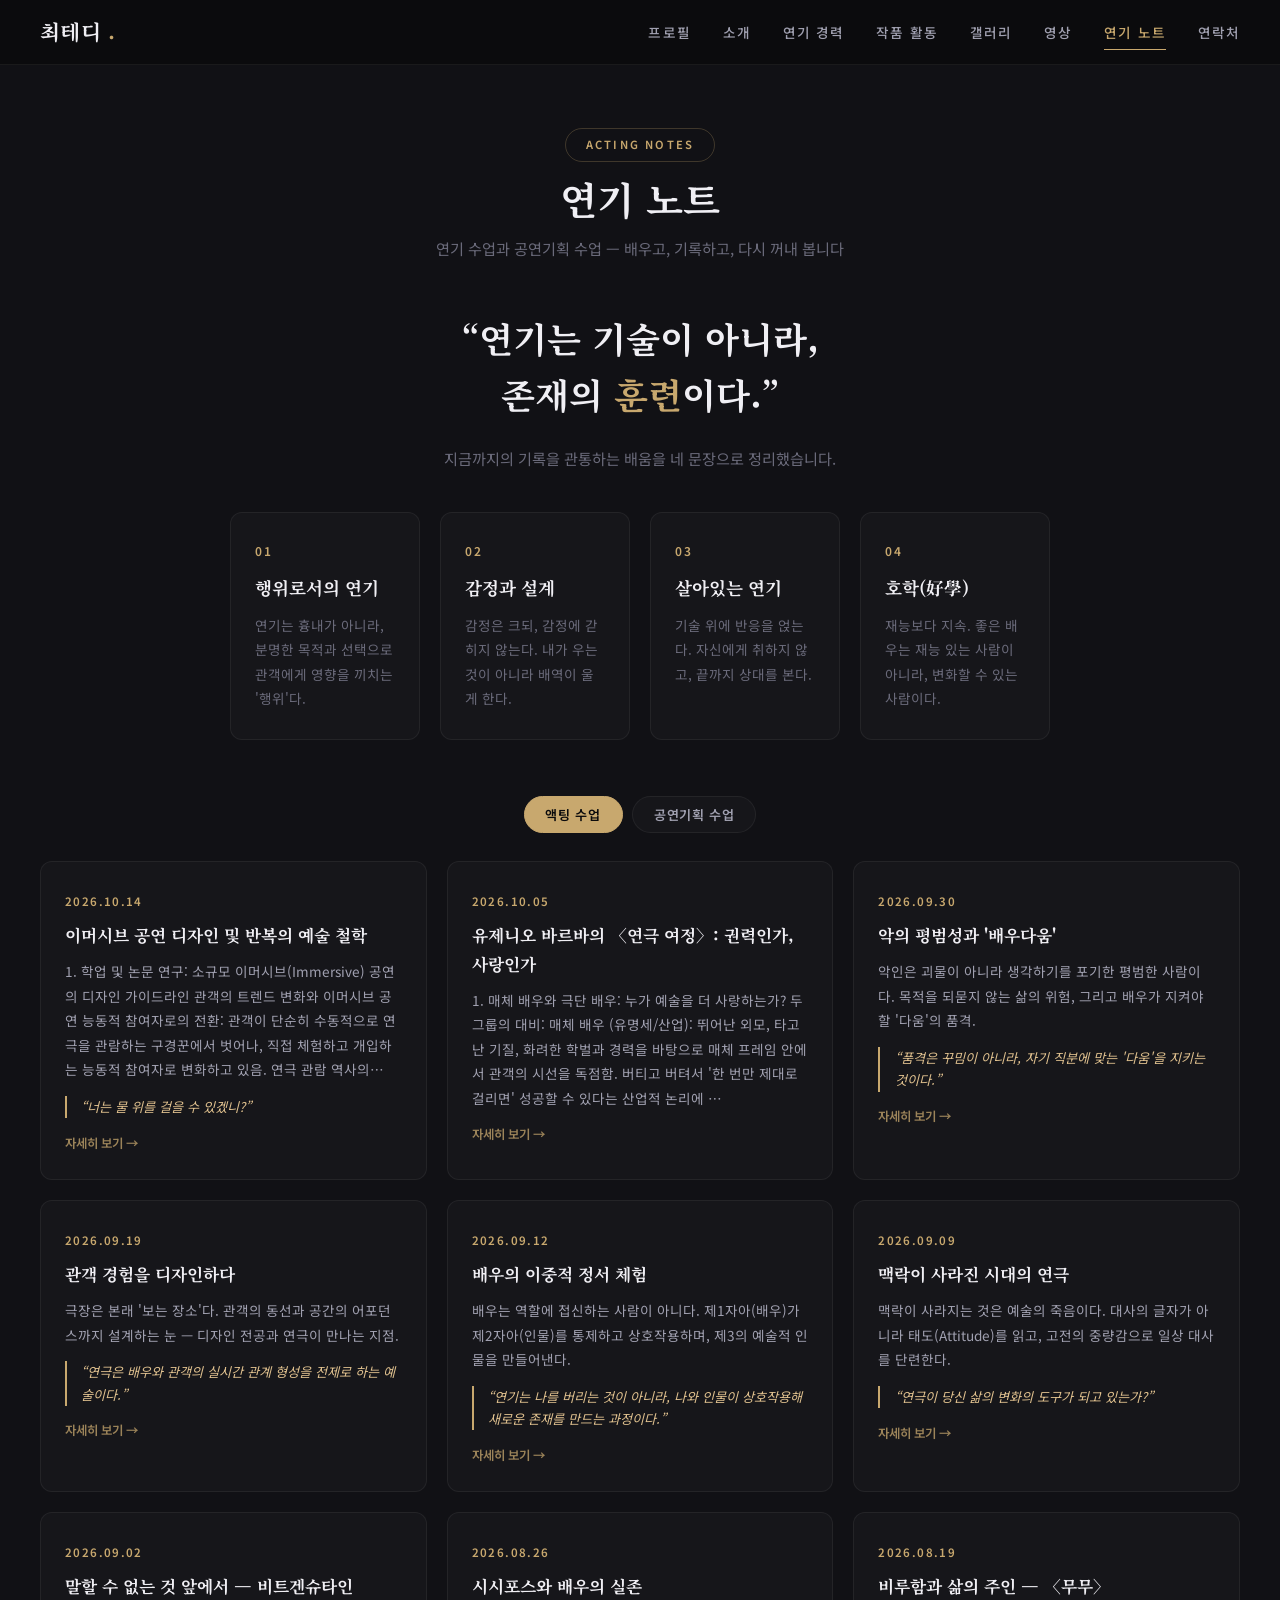
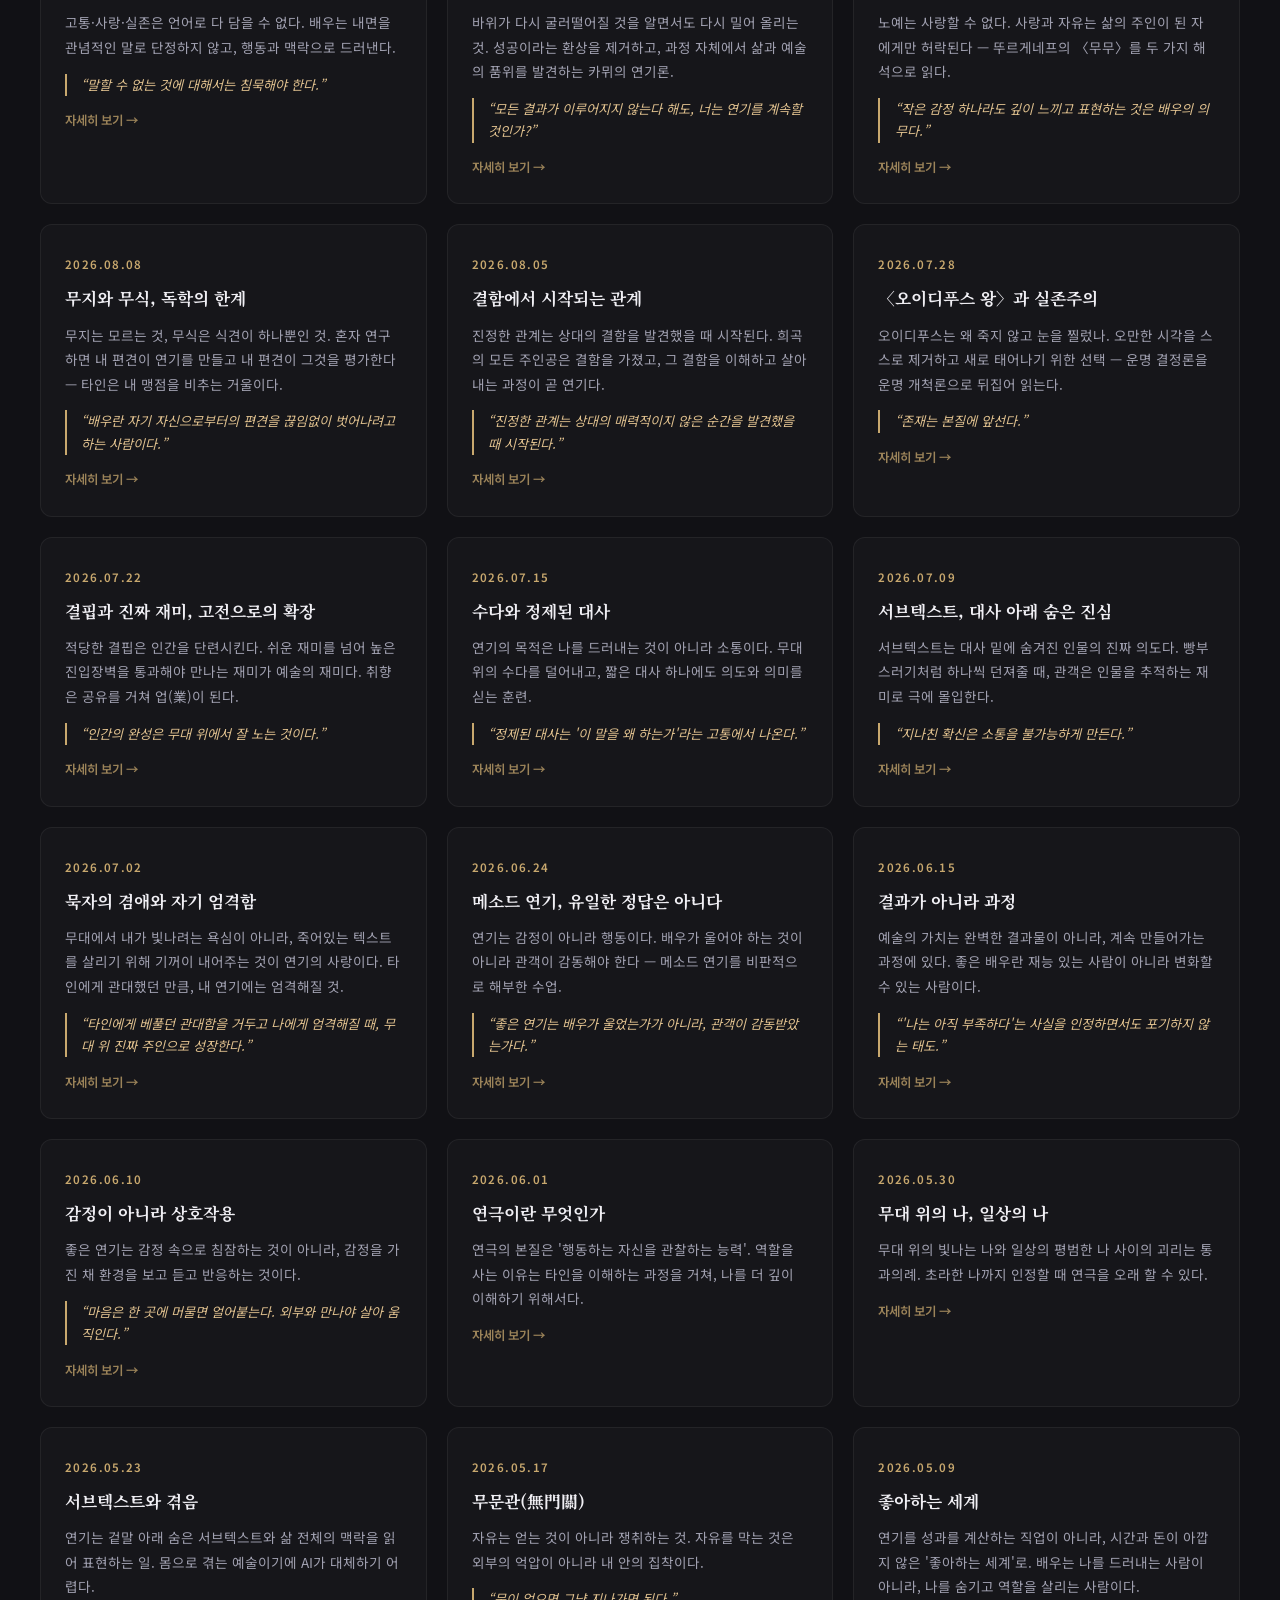
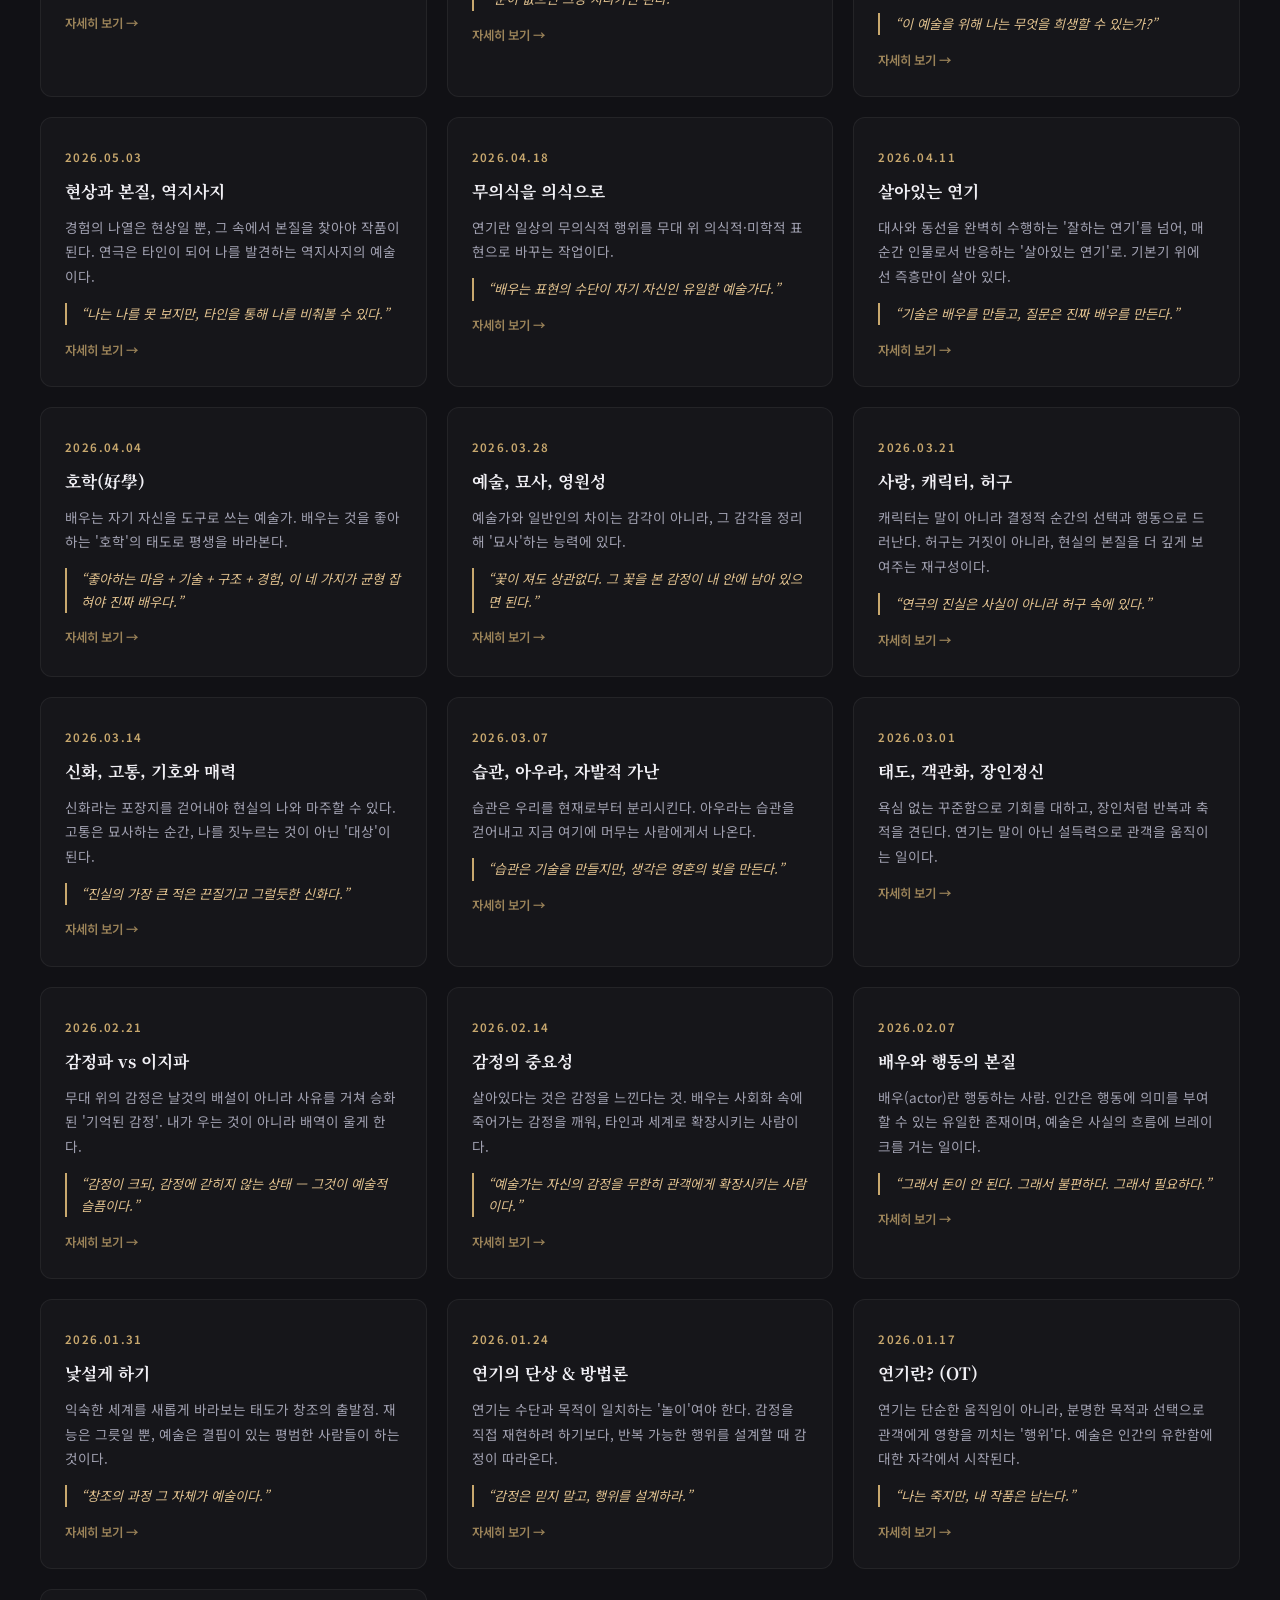
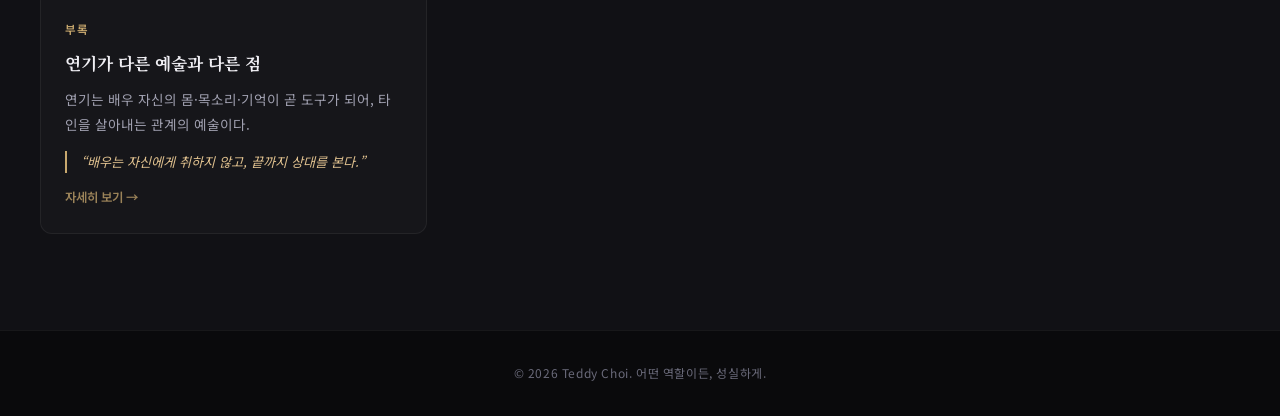
==== commit 0188df5a: "연기 노트 역순 정렬, 메인 미리보기 최신 3개 자동화 - 노트 페이지: 최신 날짜가 위로 (부록은 맨 뒤) - 메인 미리보기: 하드코딩 3개 대신 notes-data.js에서 최" ====
--- a/notes.html
+++ b/notes.html
@@ -106,6 +106,6 @@
   </footer>
 
   <script src="notes-data.js?v=3"></script>
-  <script src="notes.js?v=2"></script>
+  <script src="notes.js?v=3"></script>
 </body>
 </html>
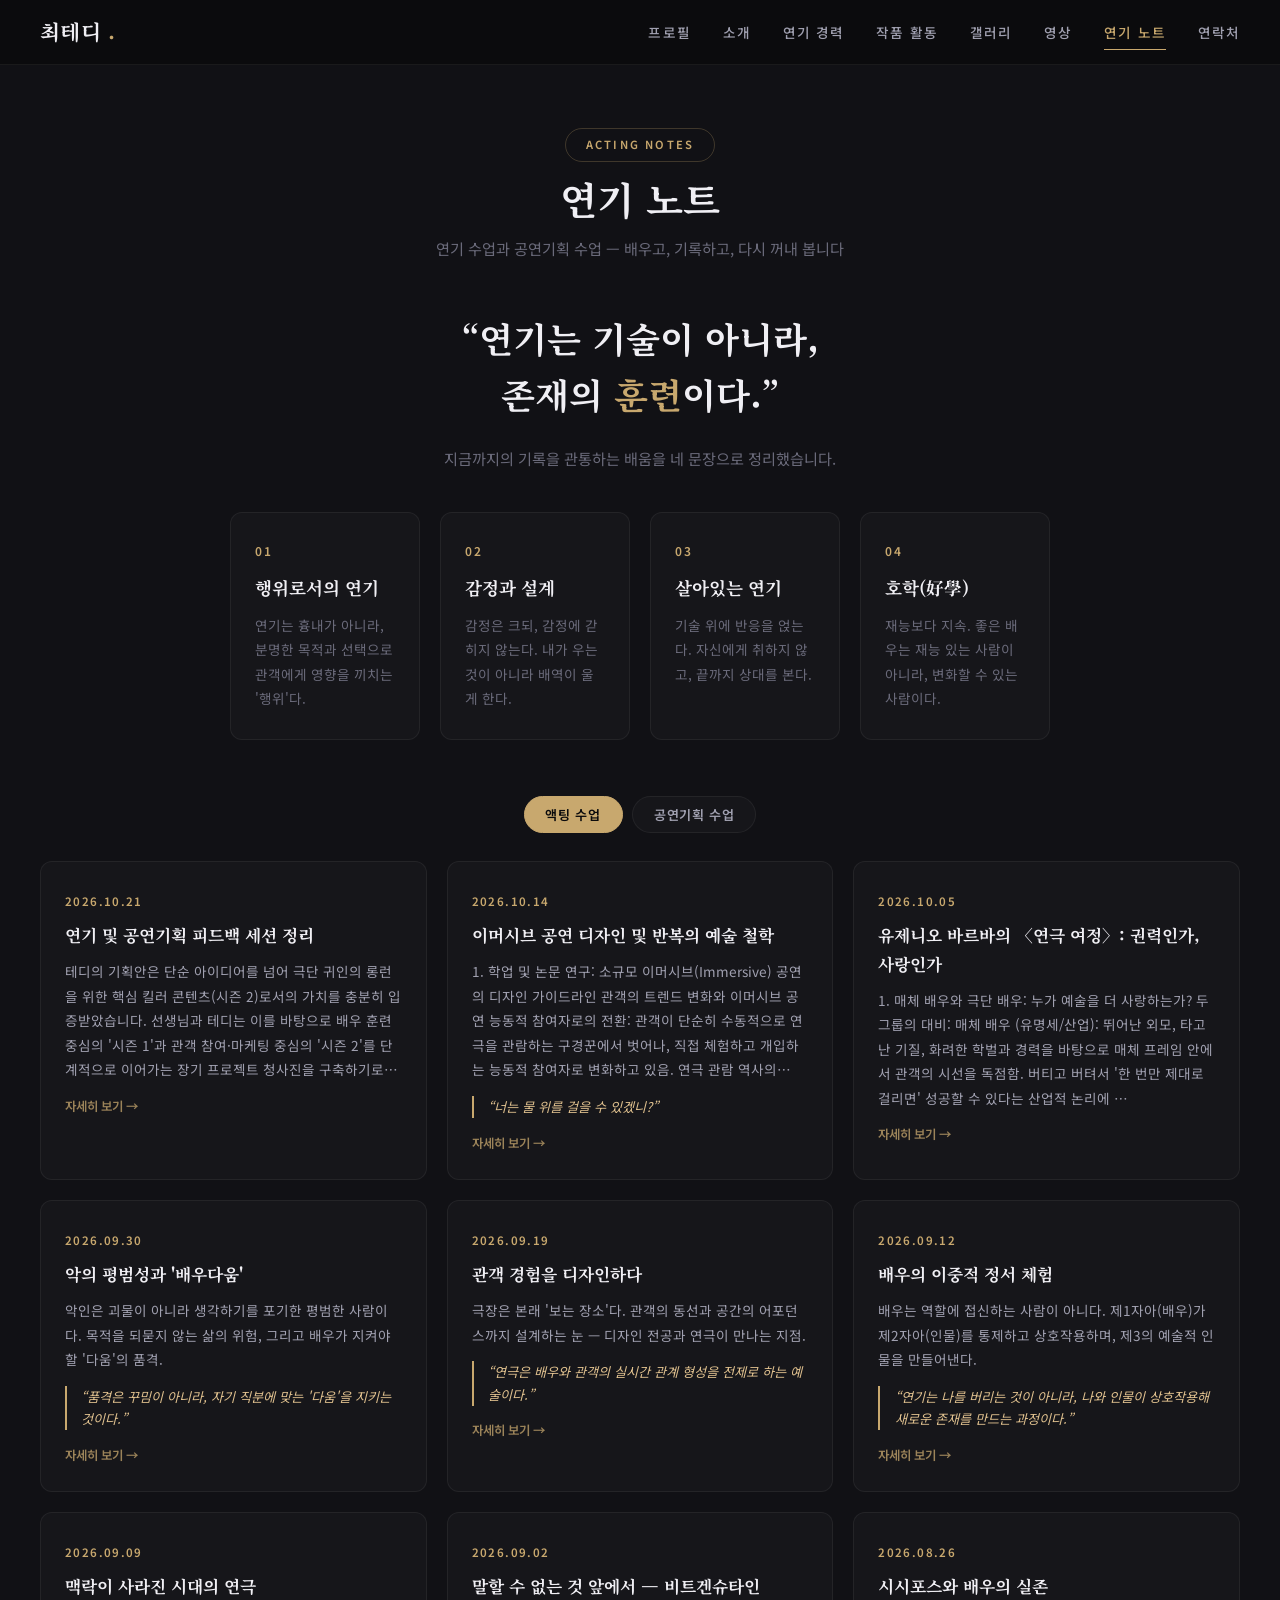
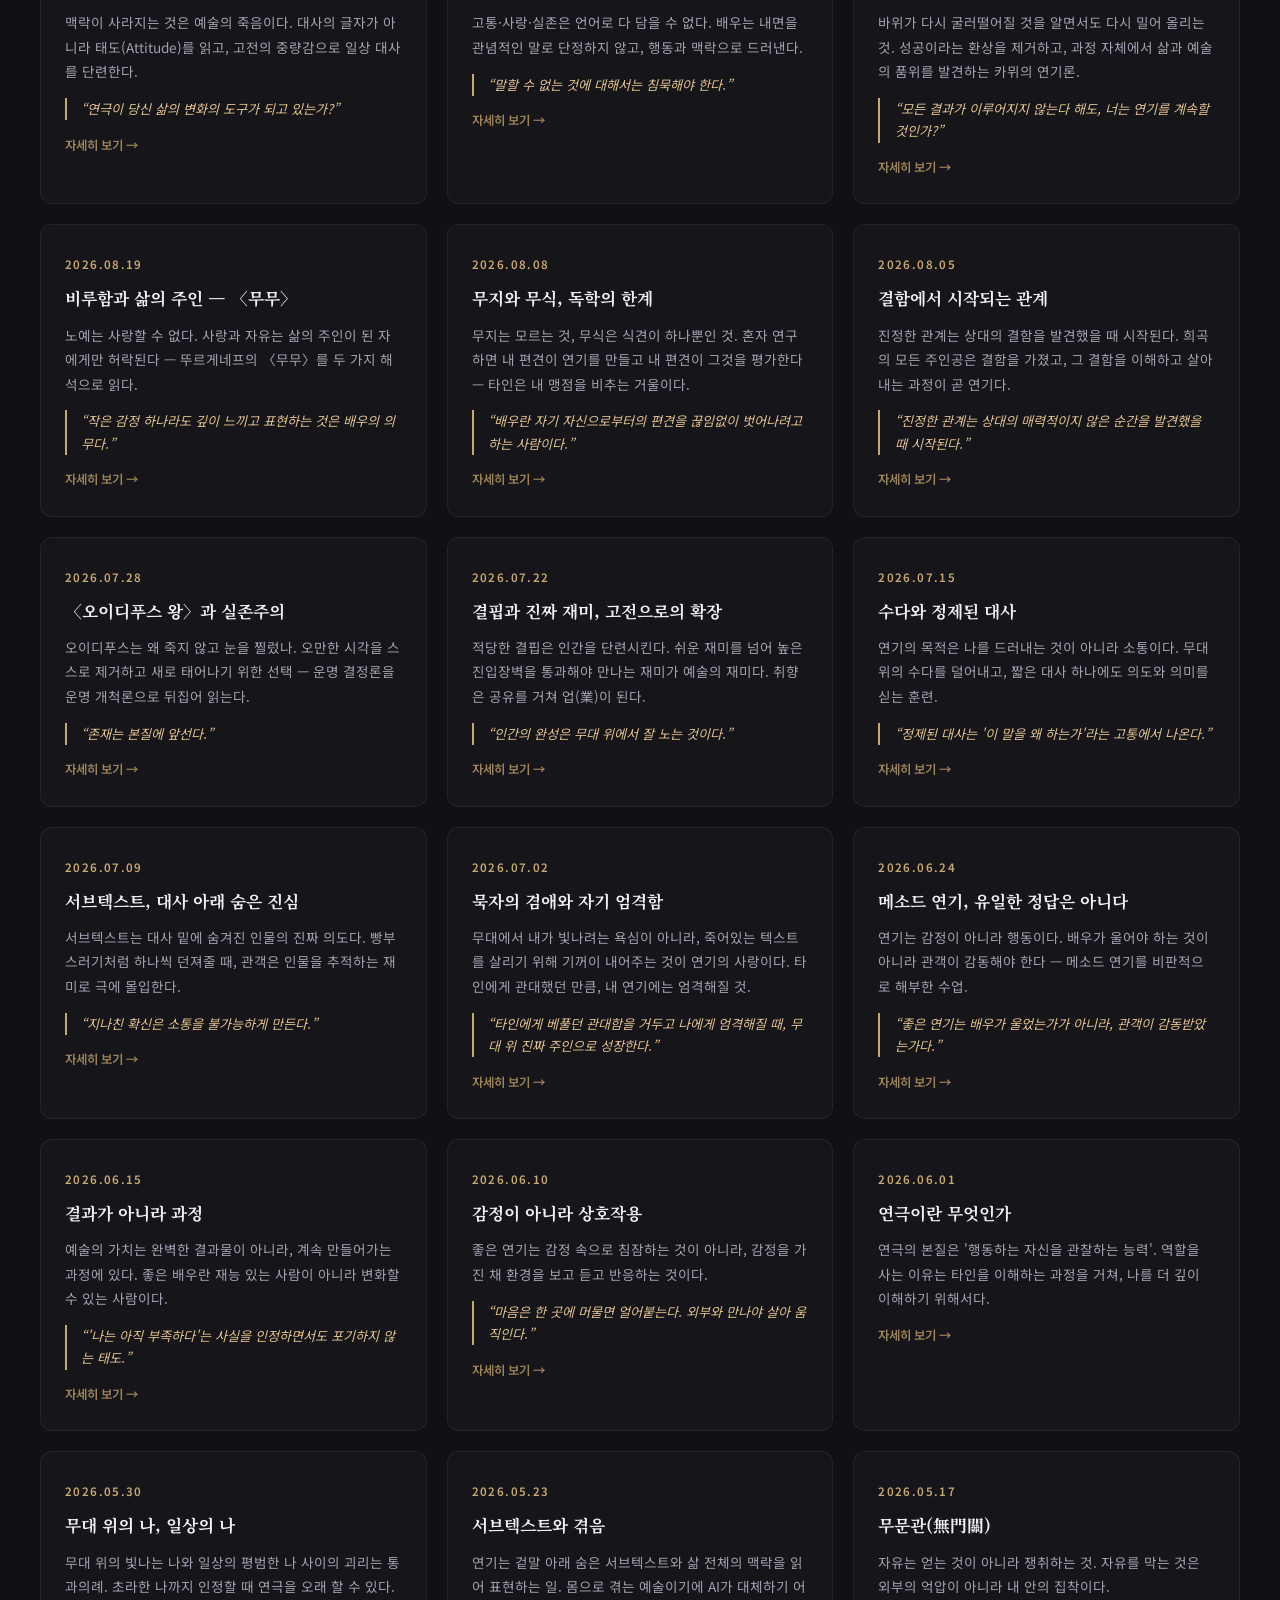
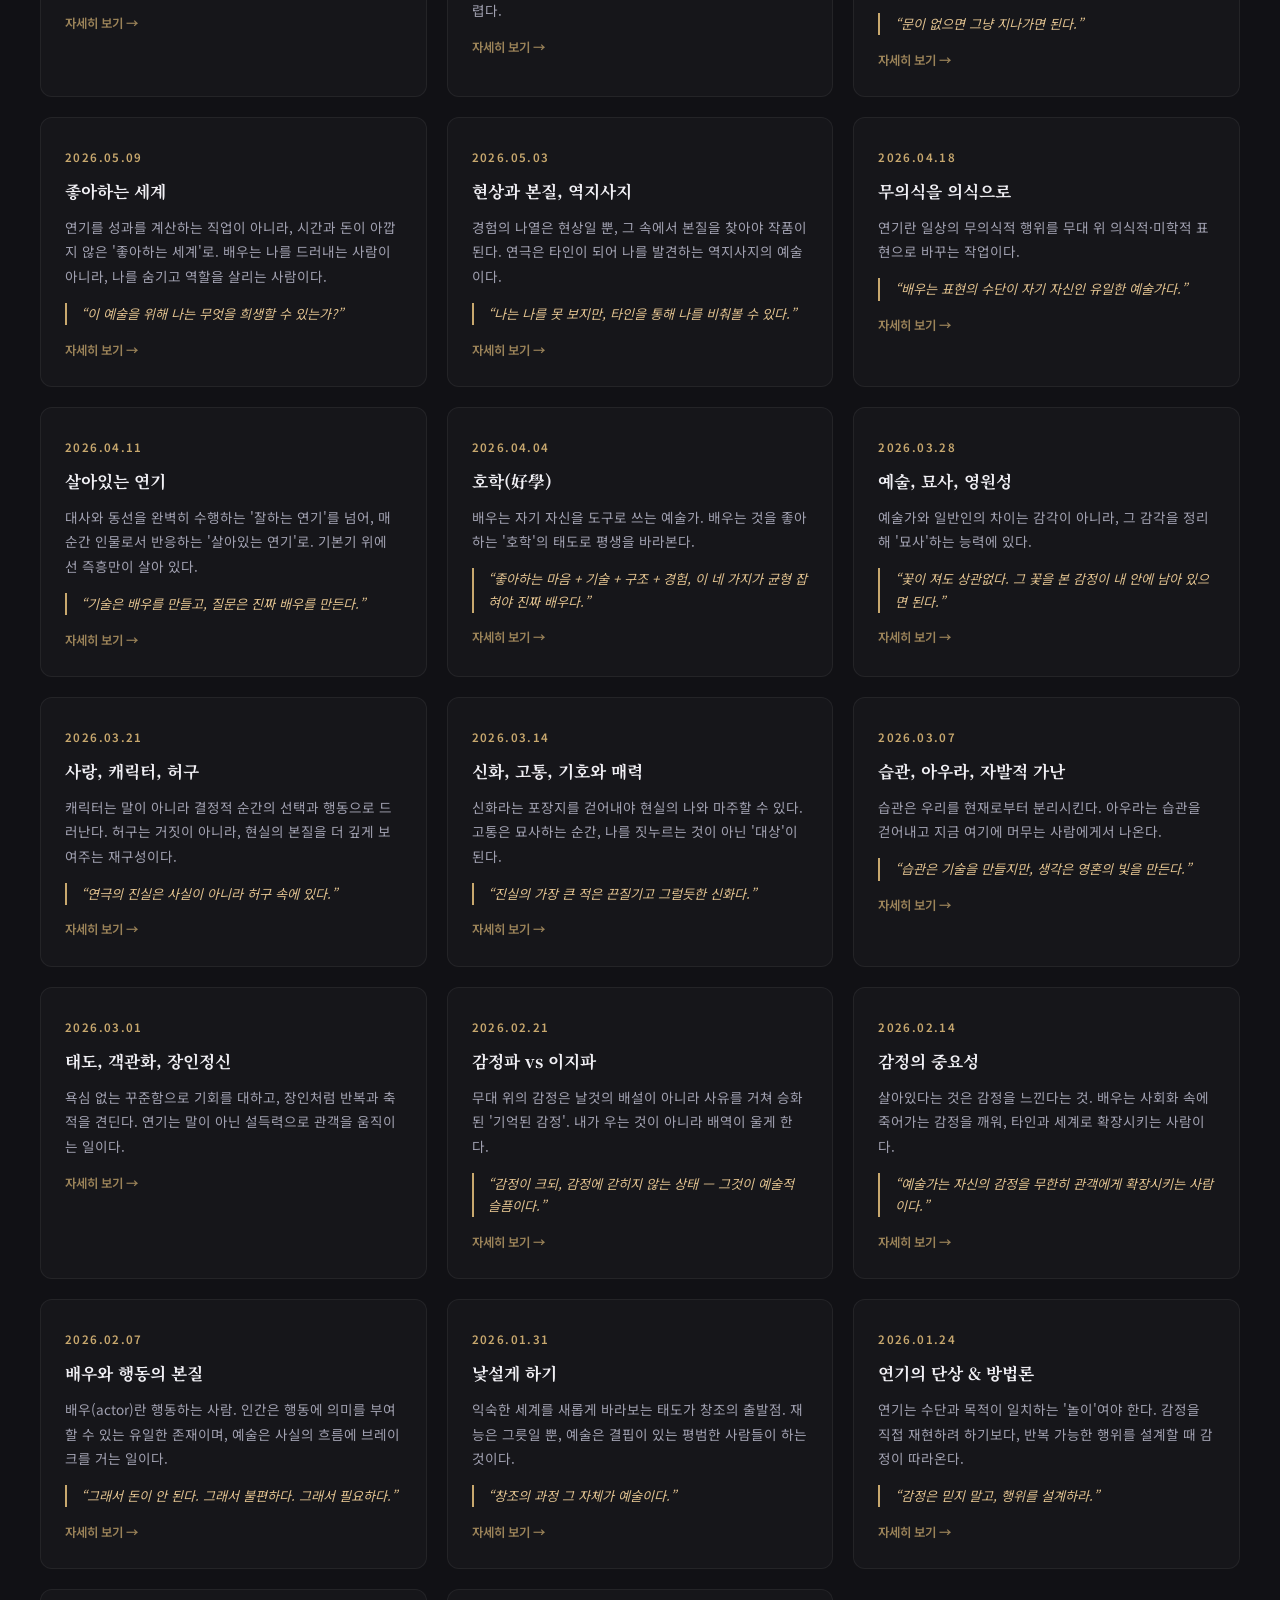
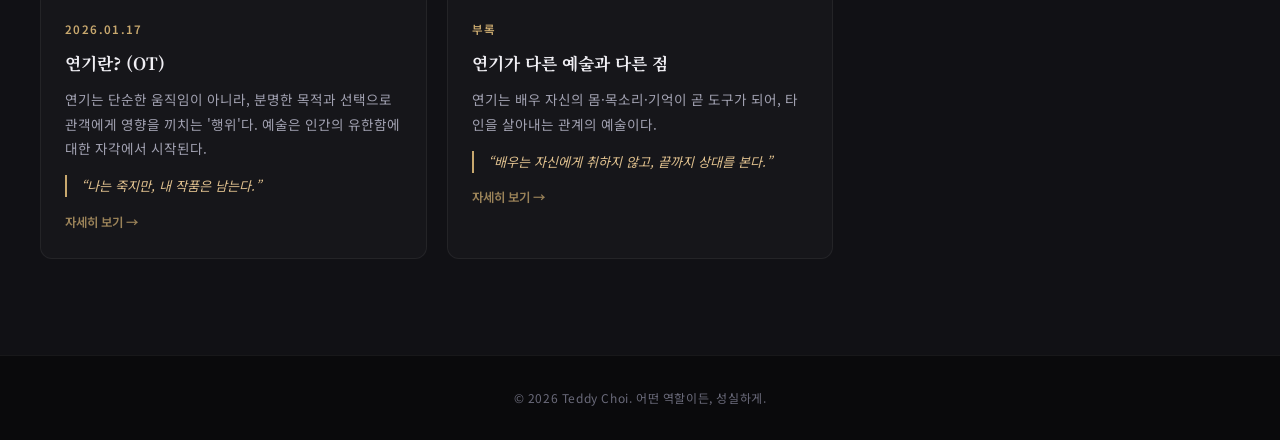
==== commit 6979f7af: "자동 동기화: 노션 연기 노트 (2026-10-22)" ====
--- a/notes.html
+++ b/notes.html
@@ -105,7 +105,7 @@
     <p class="footer-text">© 2026 Teddy Choi. 어떤 역할이든, 성실하게.</p>
   </footer>
 
-  <script src="notes-data.js?v=3"></script>
+  <script src="notes-data.js?v=4"></script>
   <script src="notes.js?v=3"></script>
 </body>
 </html>
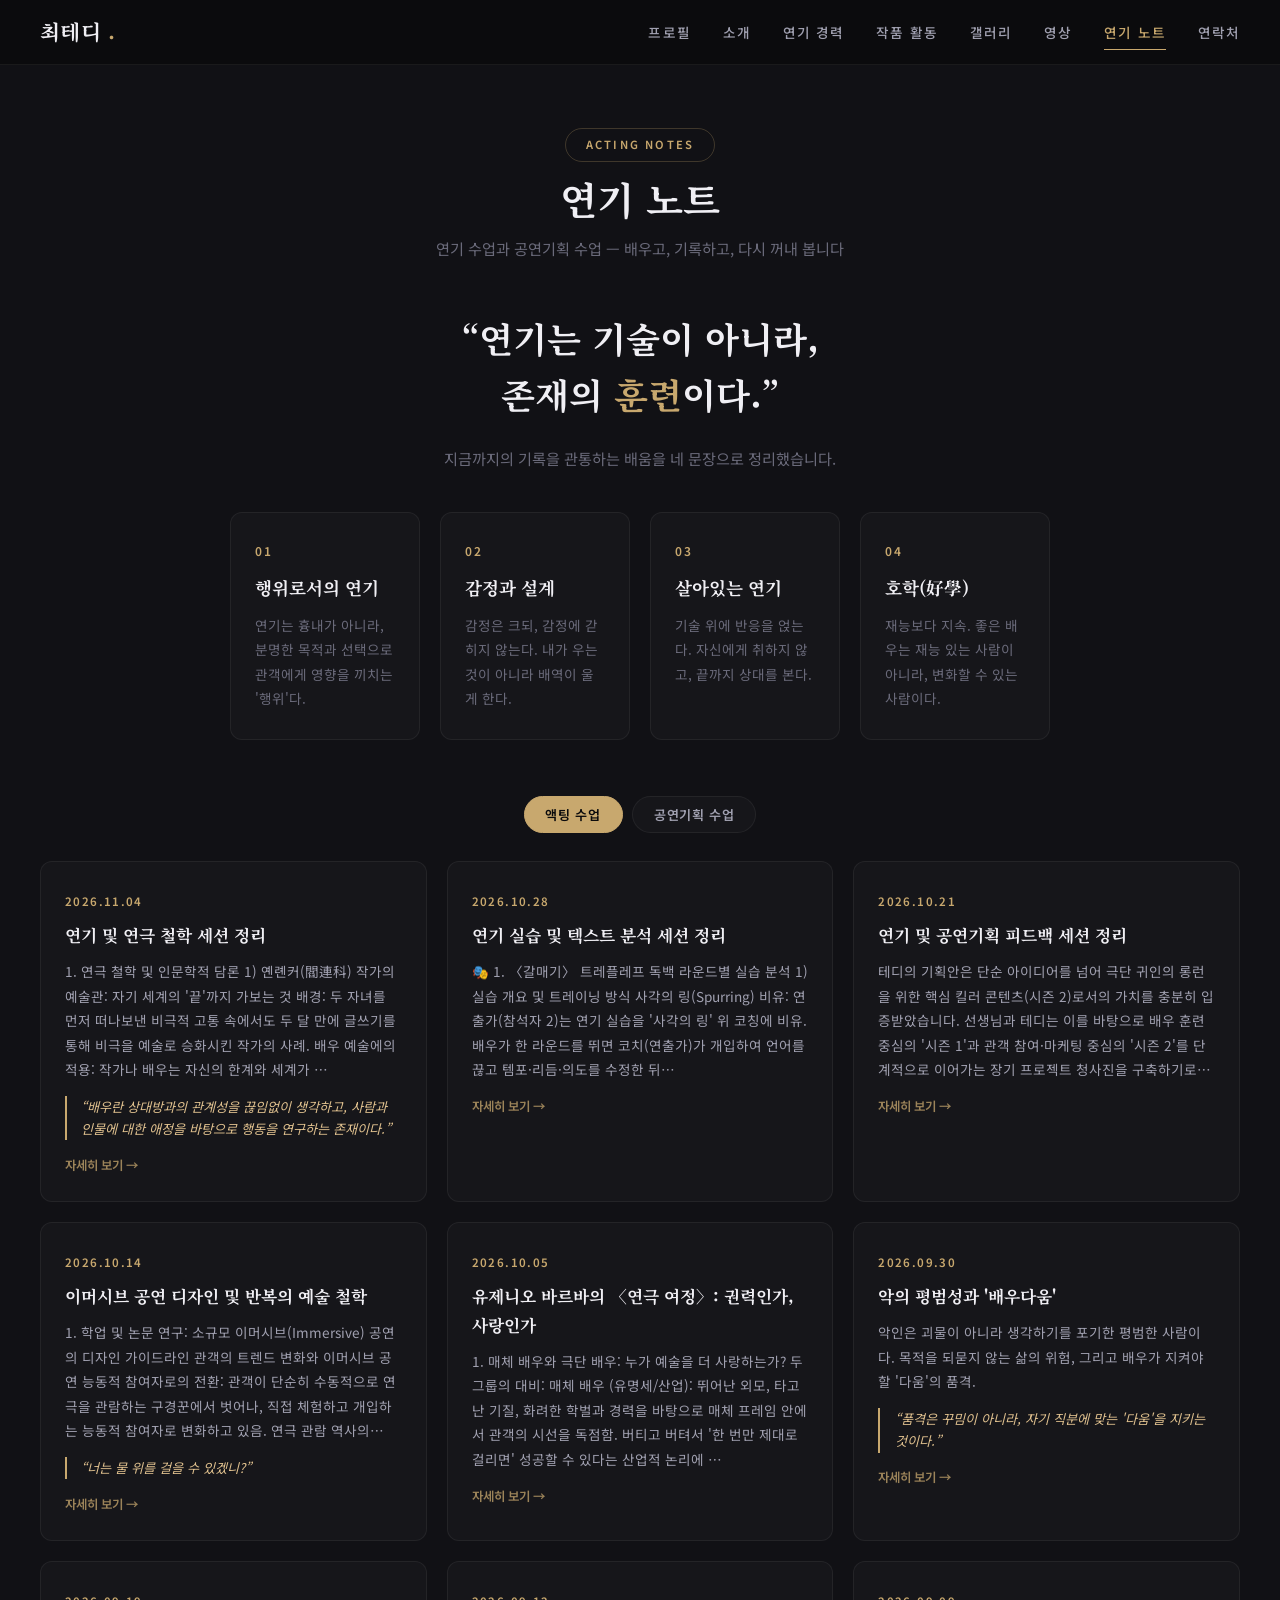
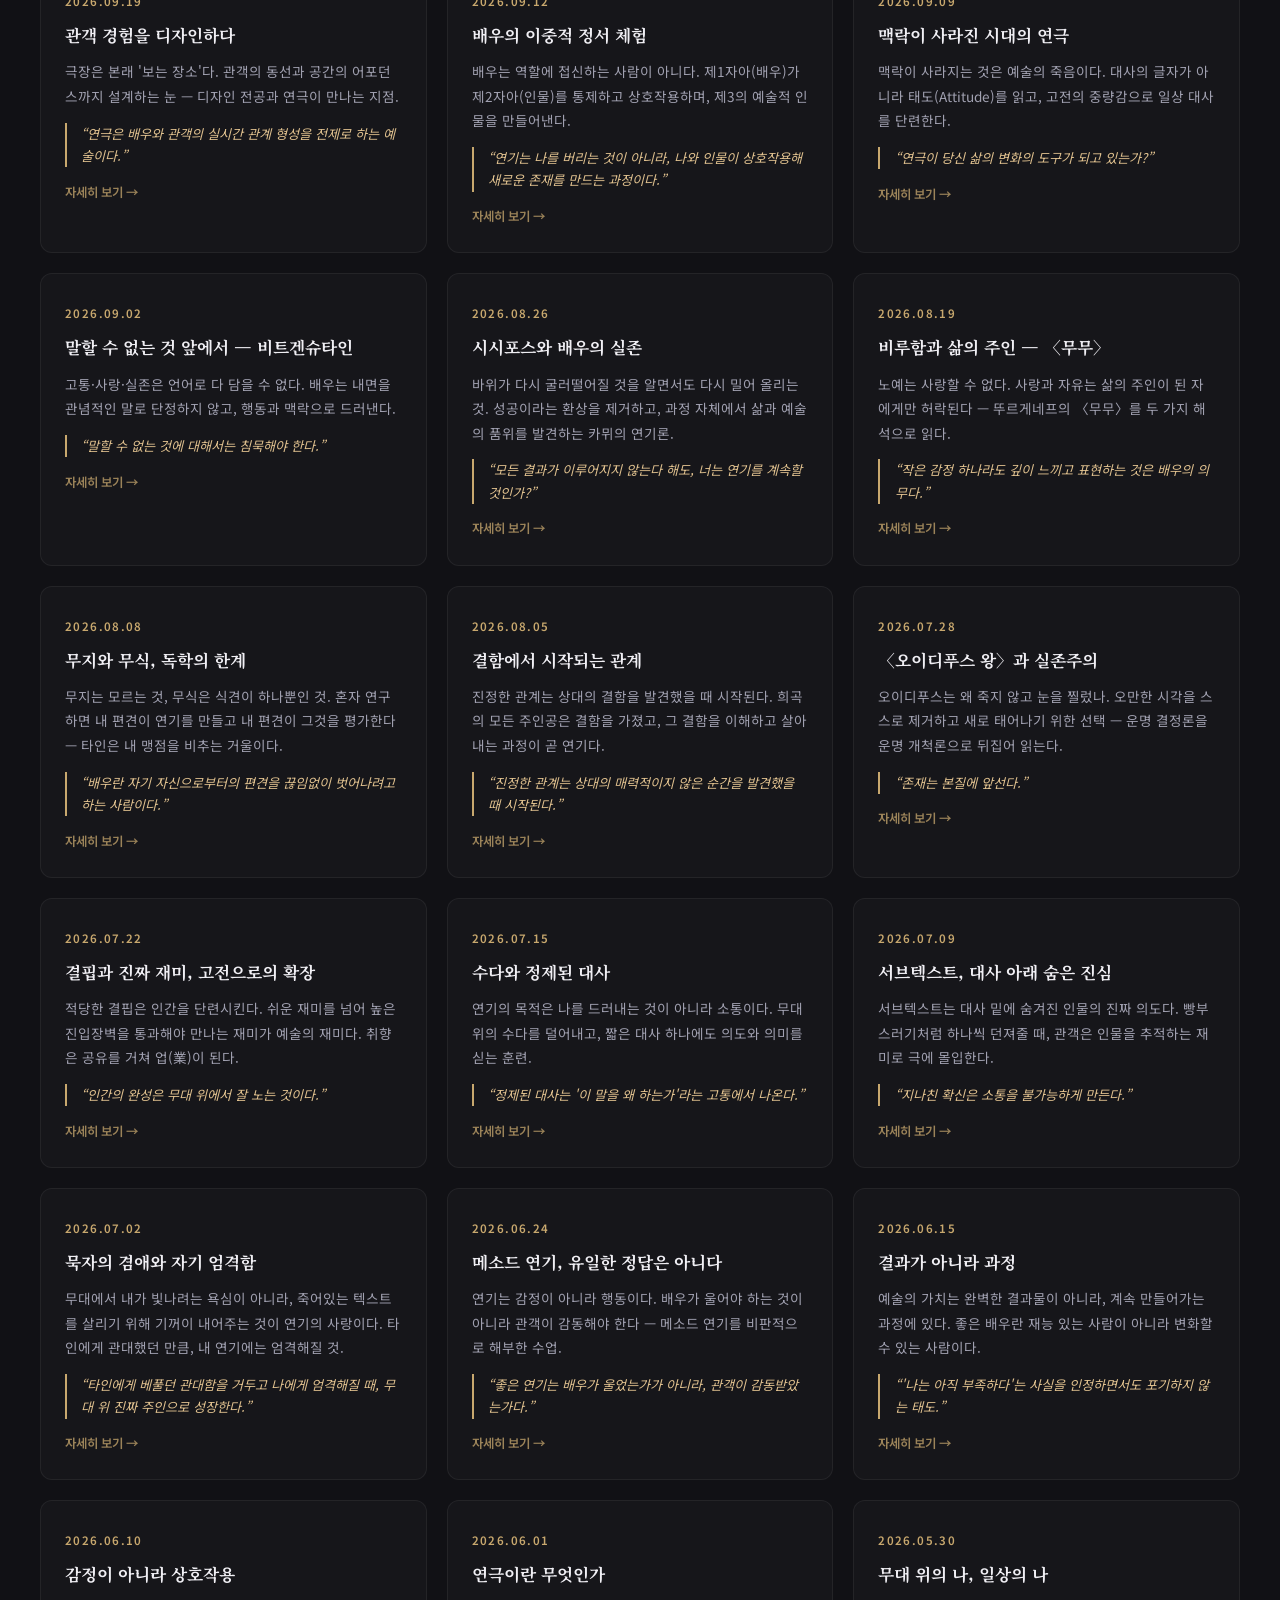
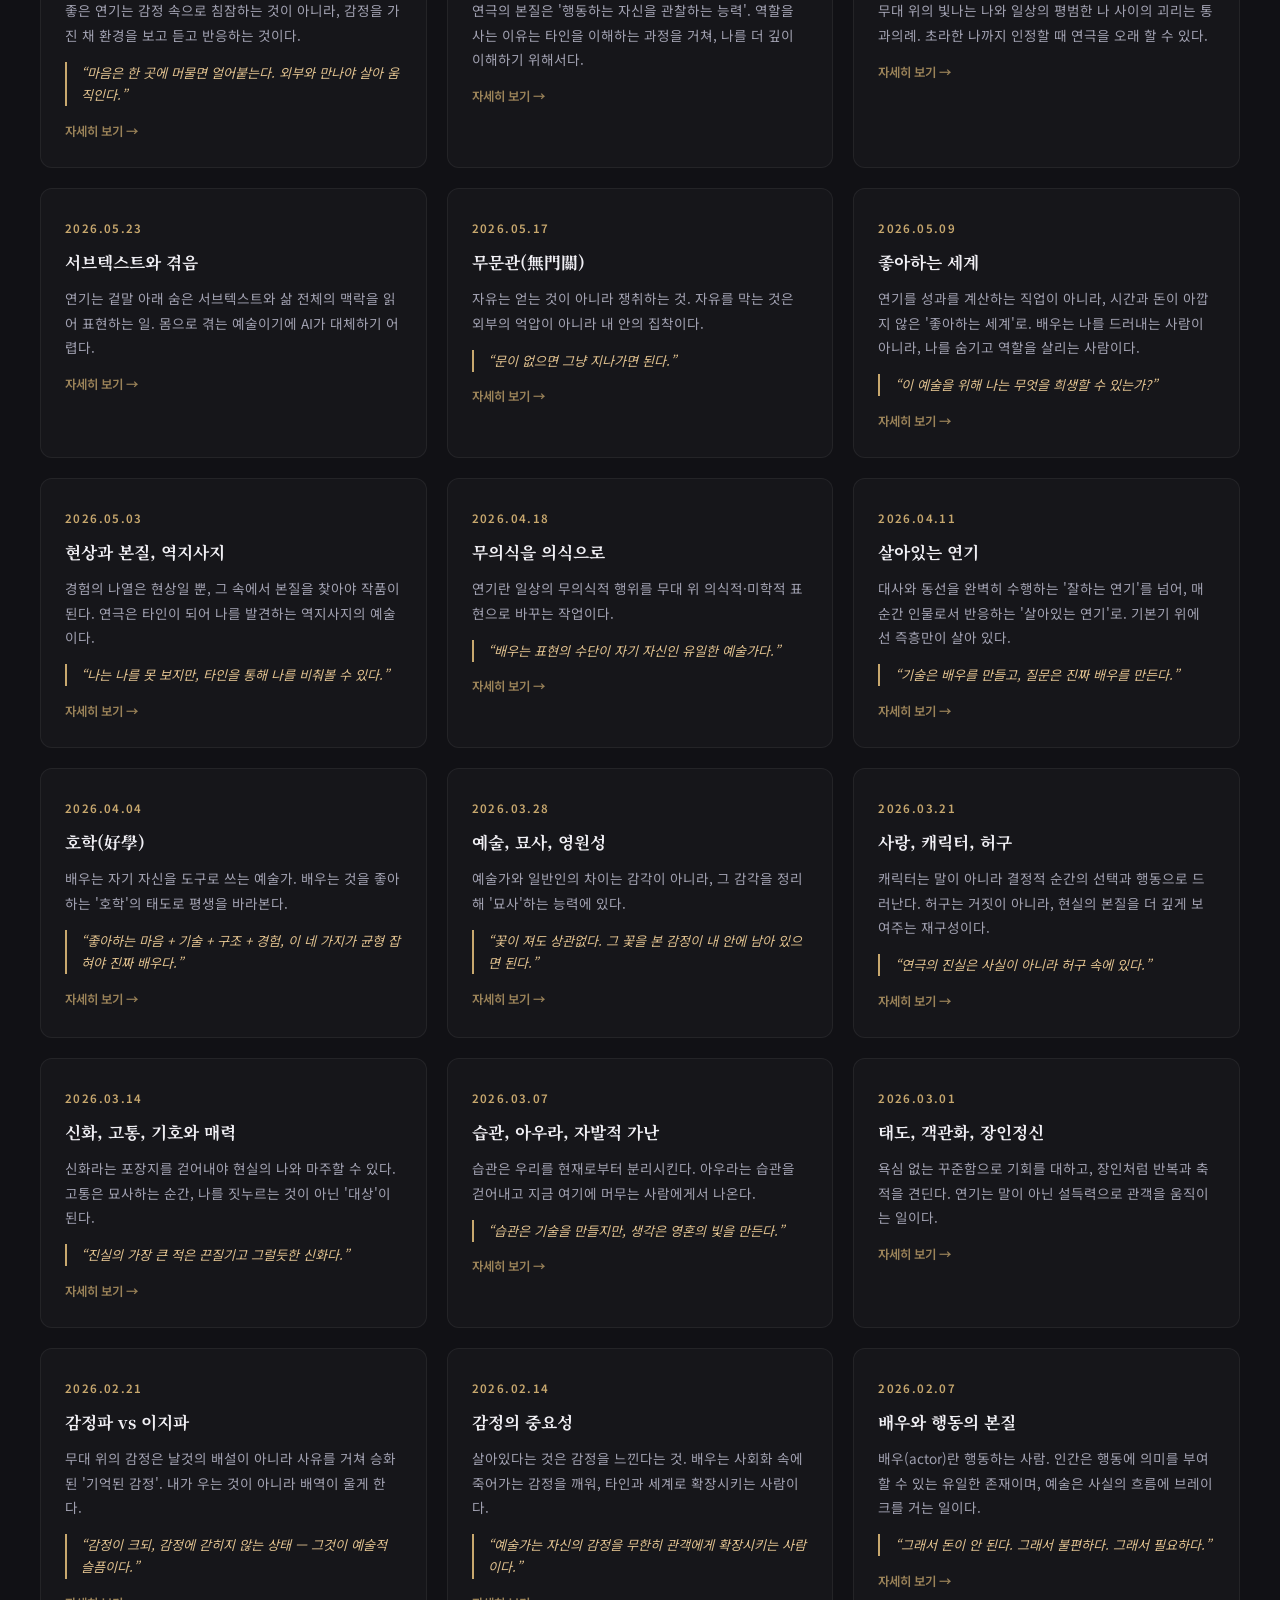
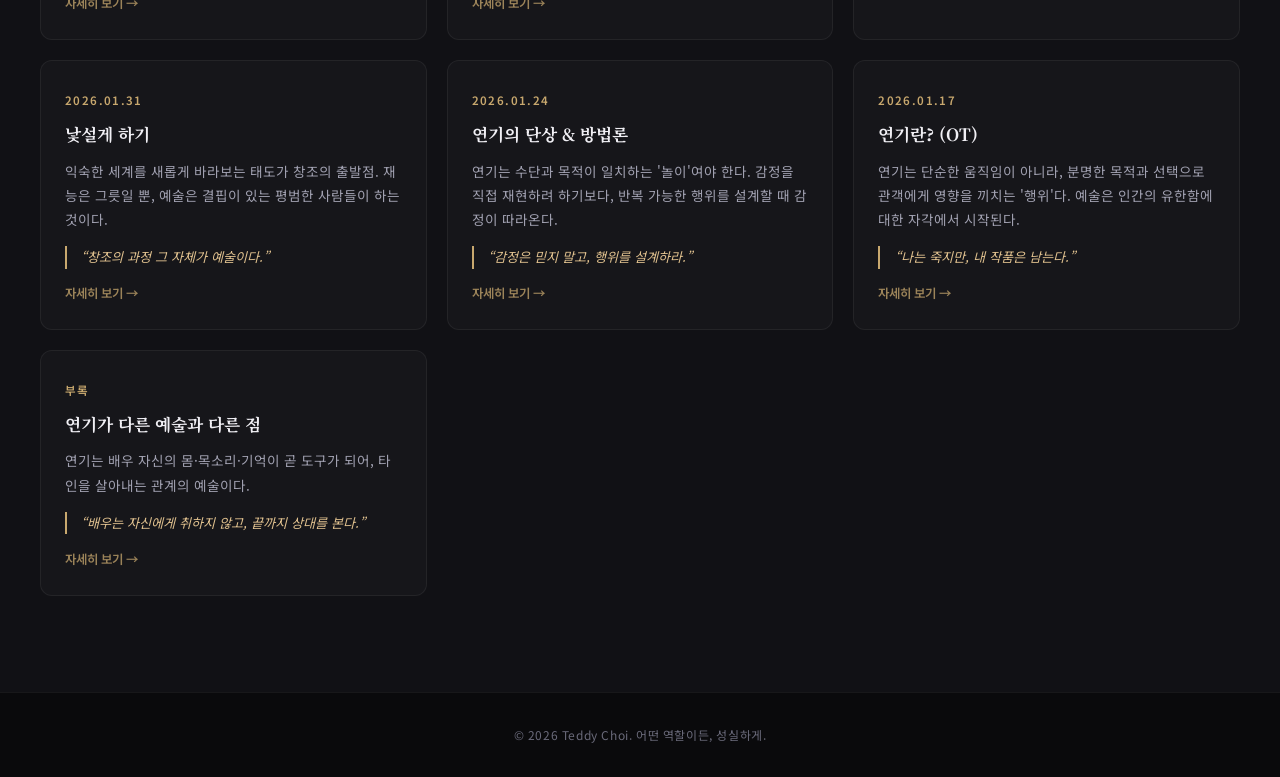
==== commit fcf0ac7d: "자동 동기화: 노션 연기 노트 (2026-11-06)" ====
--- a/notes.html
+++ b/notes.html
@@ -105,7 +105,7 @@
     <p class="footer-text">© 2026 Teddy Choi. 어떤 역할이든, 성실하게.</p>
   </footer>
 
-  <script src="notes-data.js?v=4"></script>
+  <script src="notes-data.js?v=6"></script>
   <script src="notes.js?v=3"></script>
 </body>
 </html>
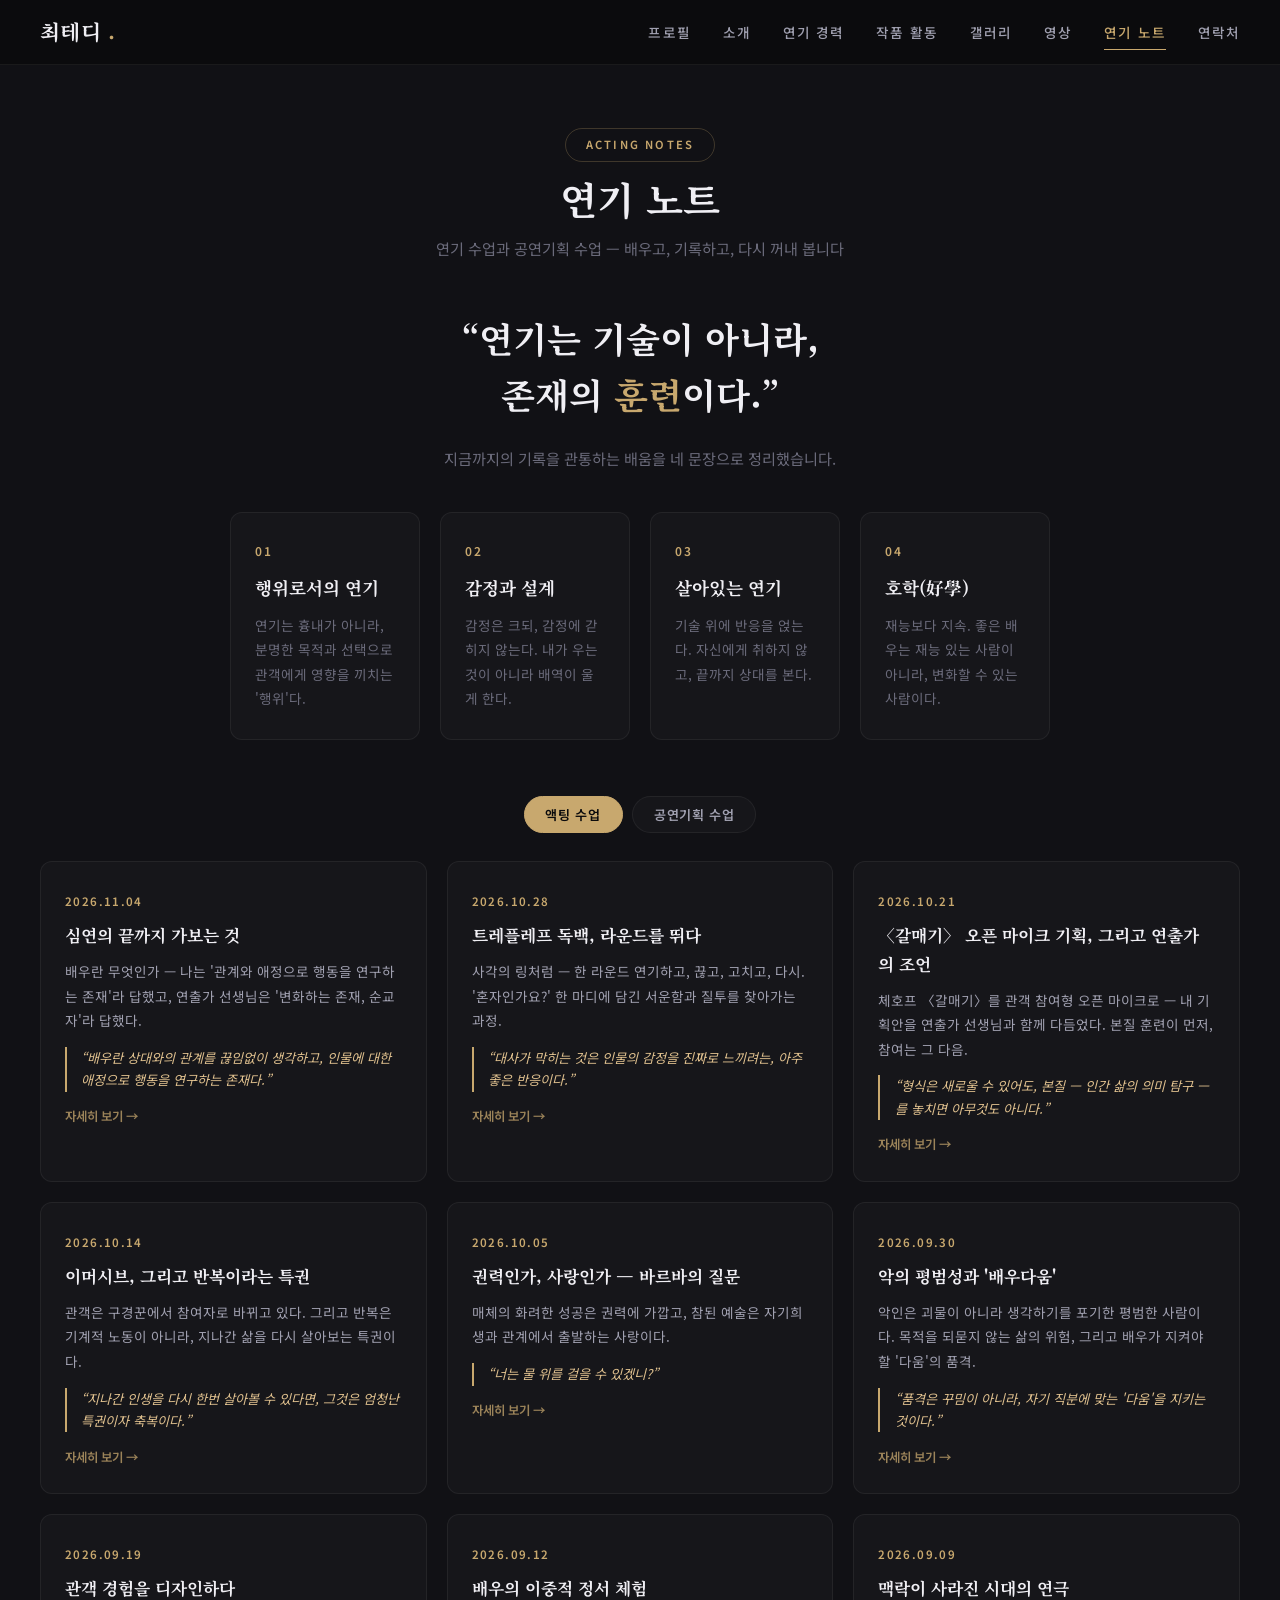
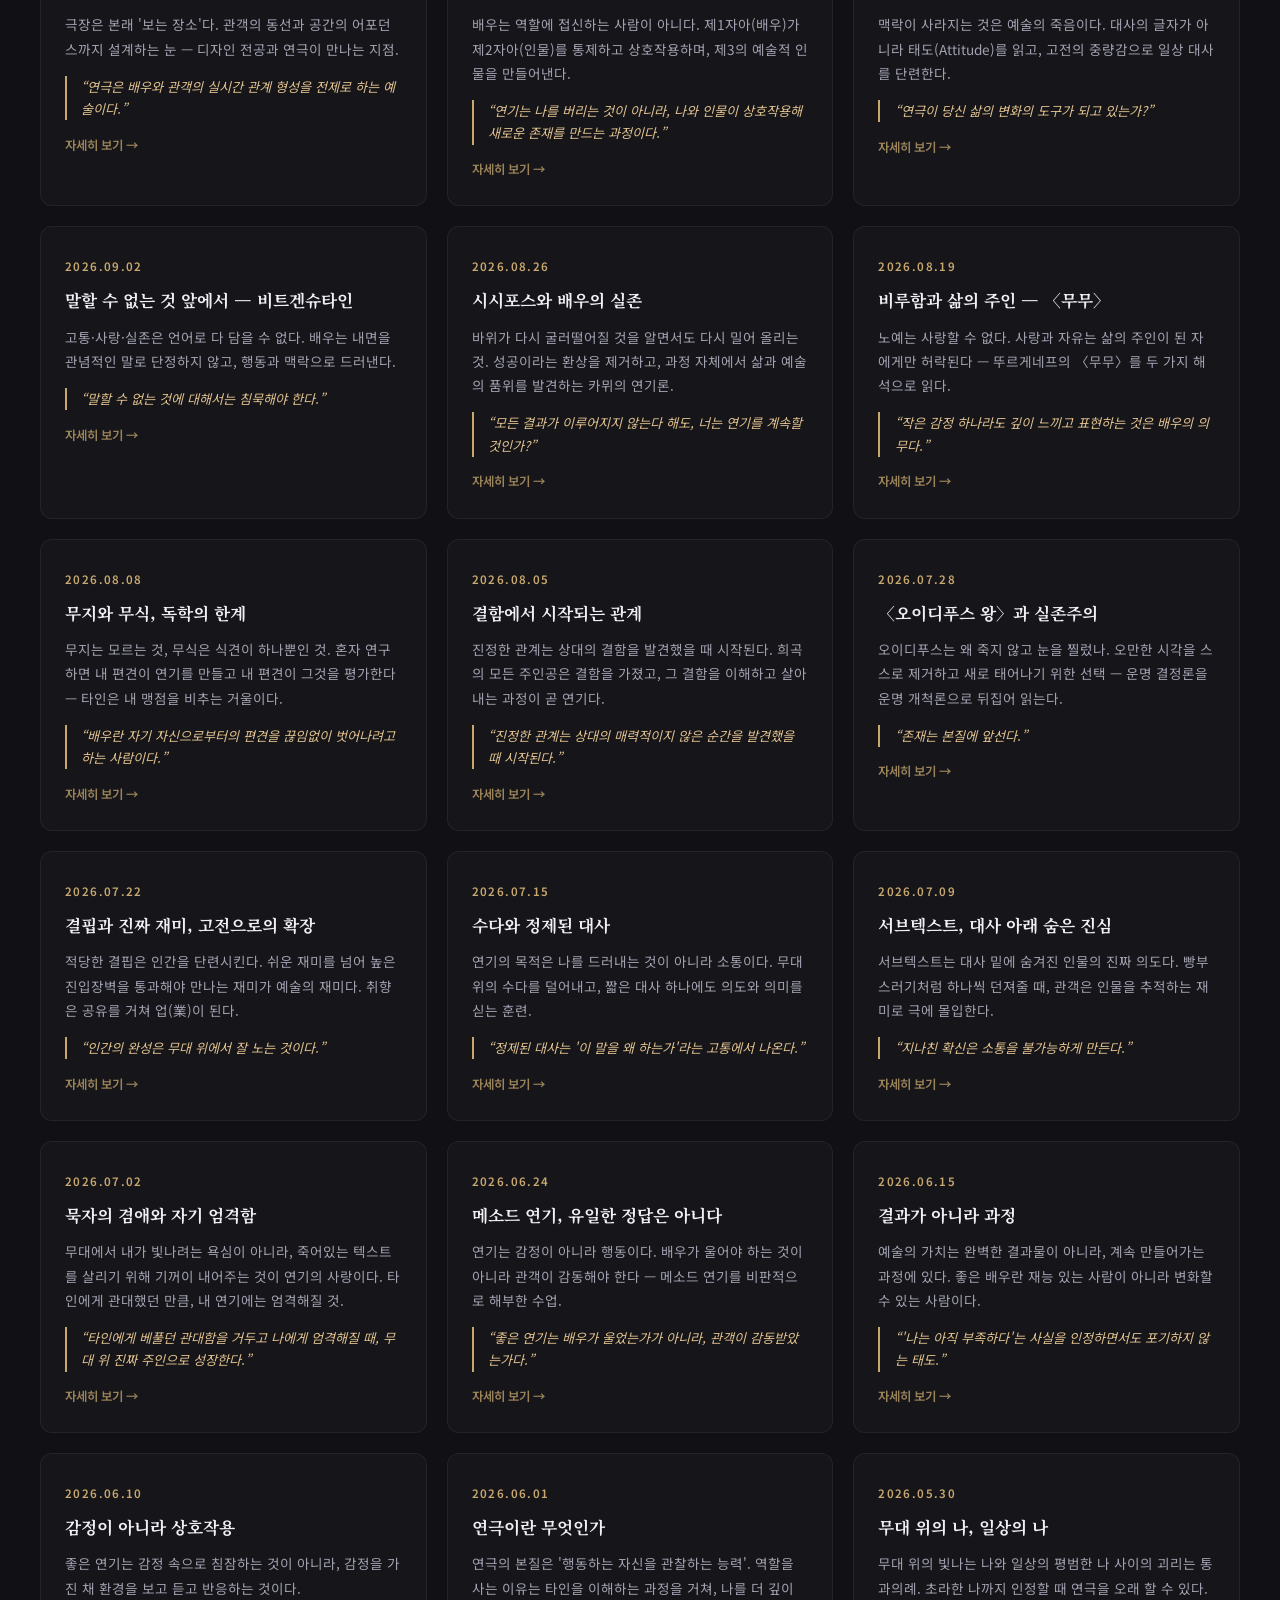
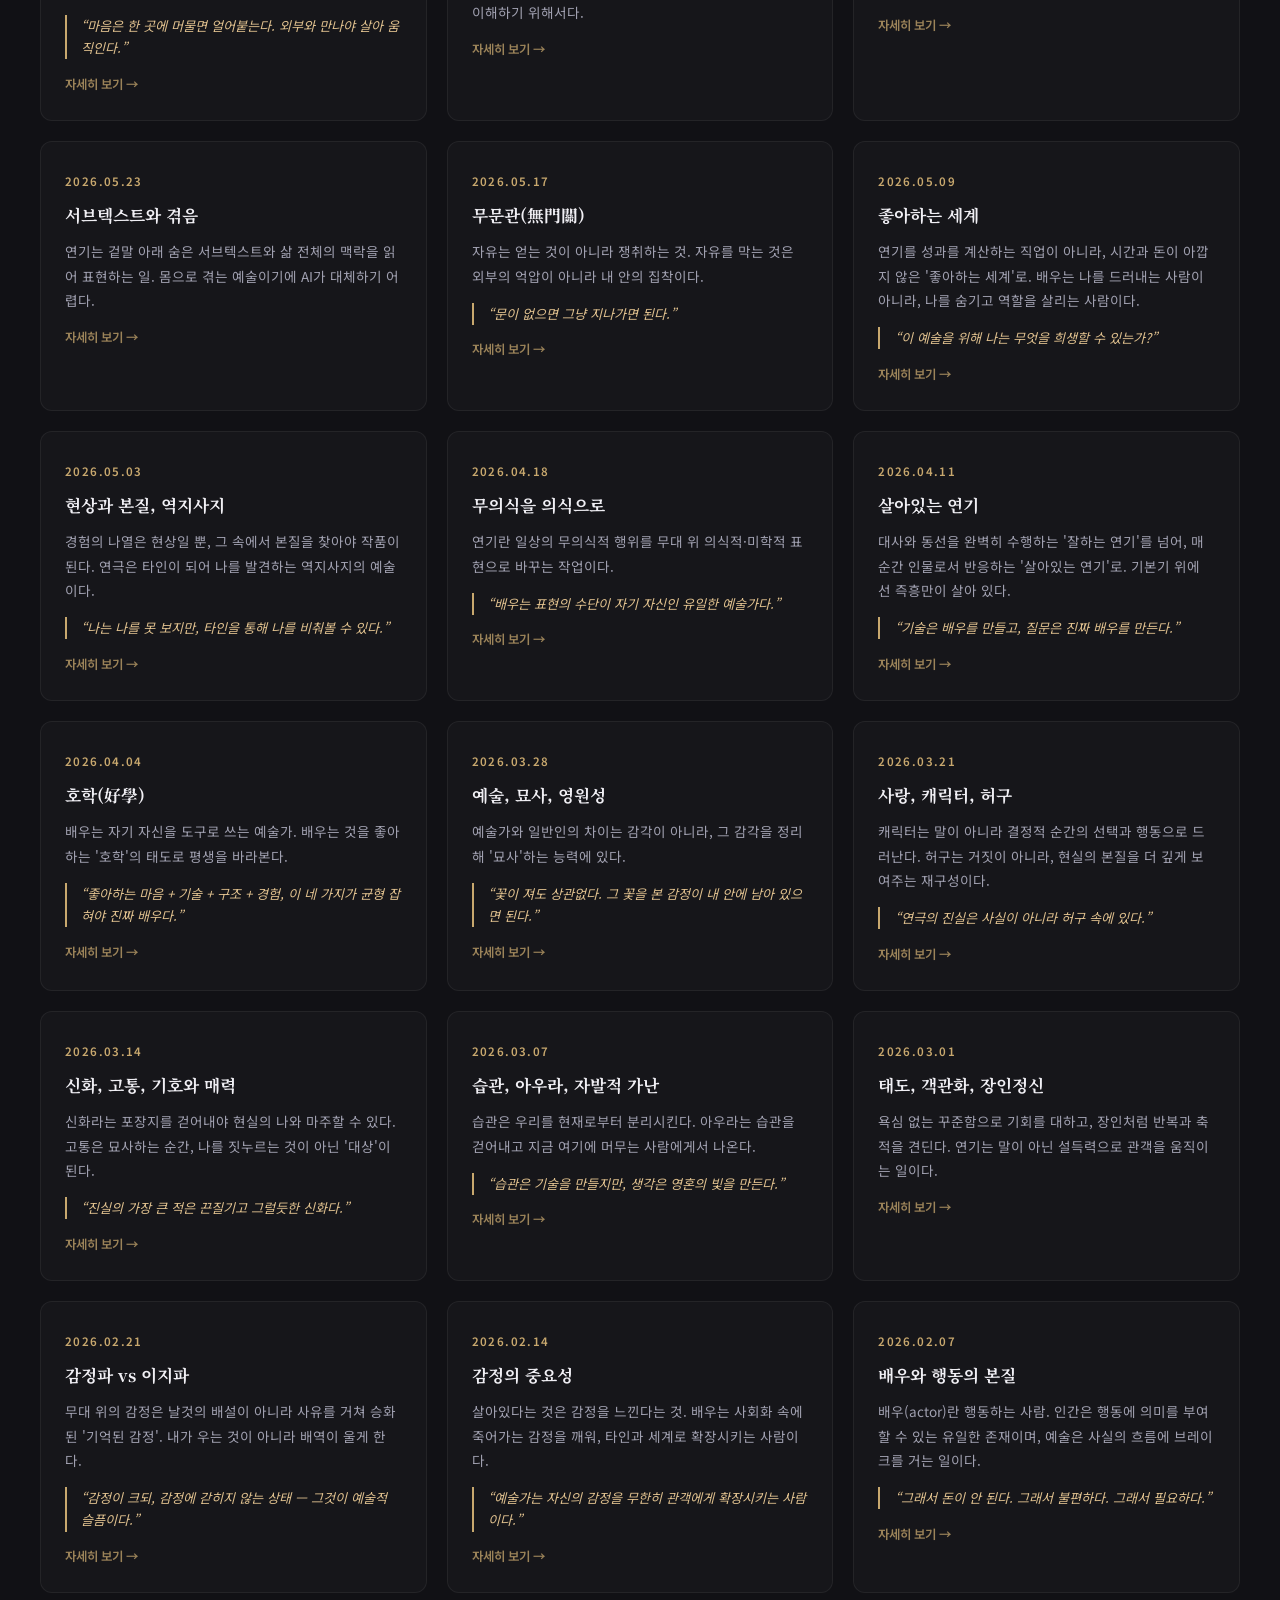
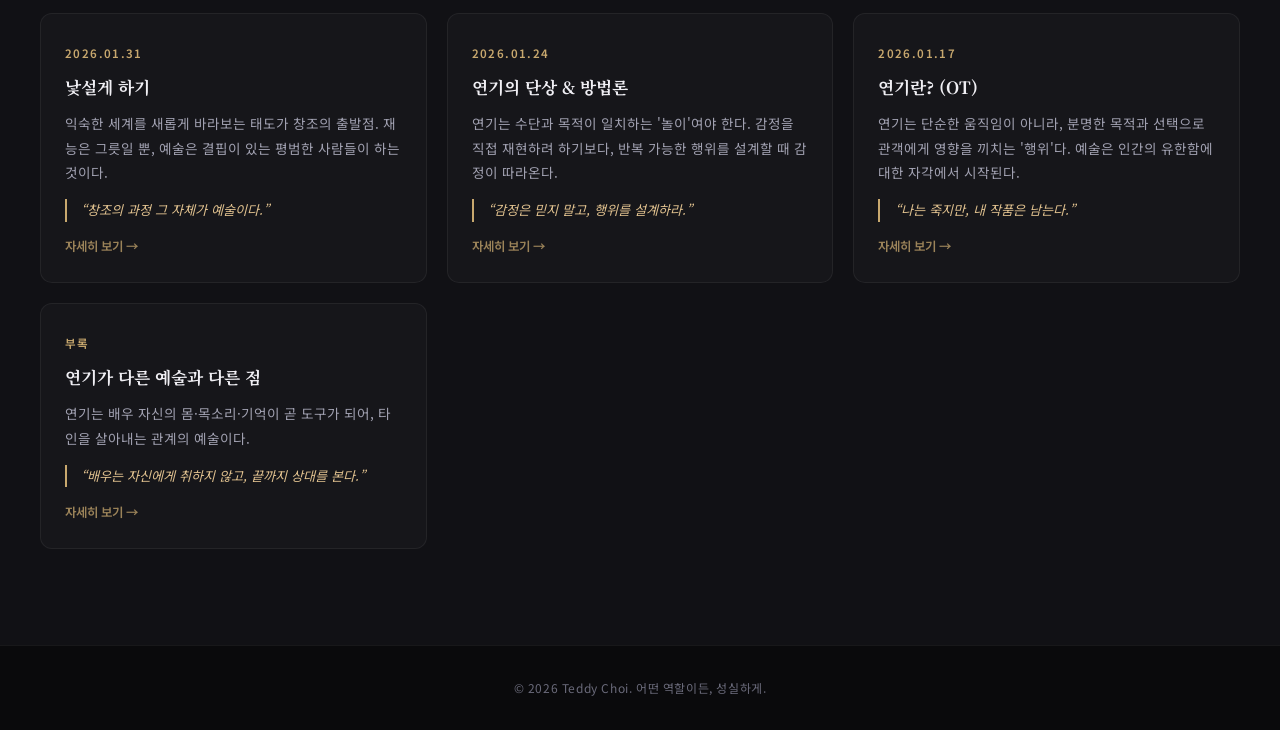
==== commit c740dcc6: "연기·기획 노트 정리: 자동 동기화 노트 11편 1인칭 노트체로 재작성 - 자동 동기화된 노트의 회의록 말투 제거, '테디' → '나' 1인칭 전환 - 과제·일정·모집 등 운영성 " ====
--- a/notes.html
+++ b/notes.html
@@ -105,7 +105,7 @@
     <p class="footer-text">© 2026 Teddy Choi. 어떤 역할이든, 성실하게.</p>
   </footer>
 
-  <script src="notes-data.js?v=6"></script>
+  <script src="notes-data.js?v=8"></script>
   <script src="notes.js?v=3"></script>
 </body>
 </html>
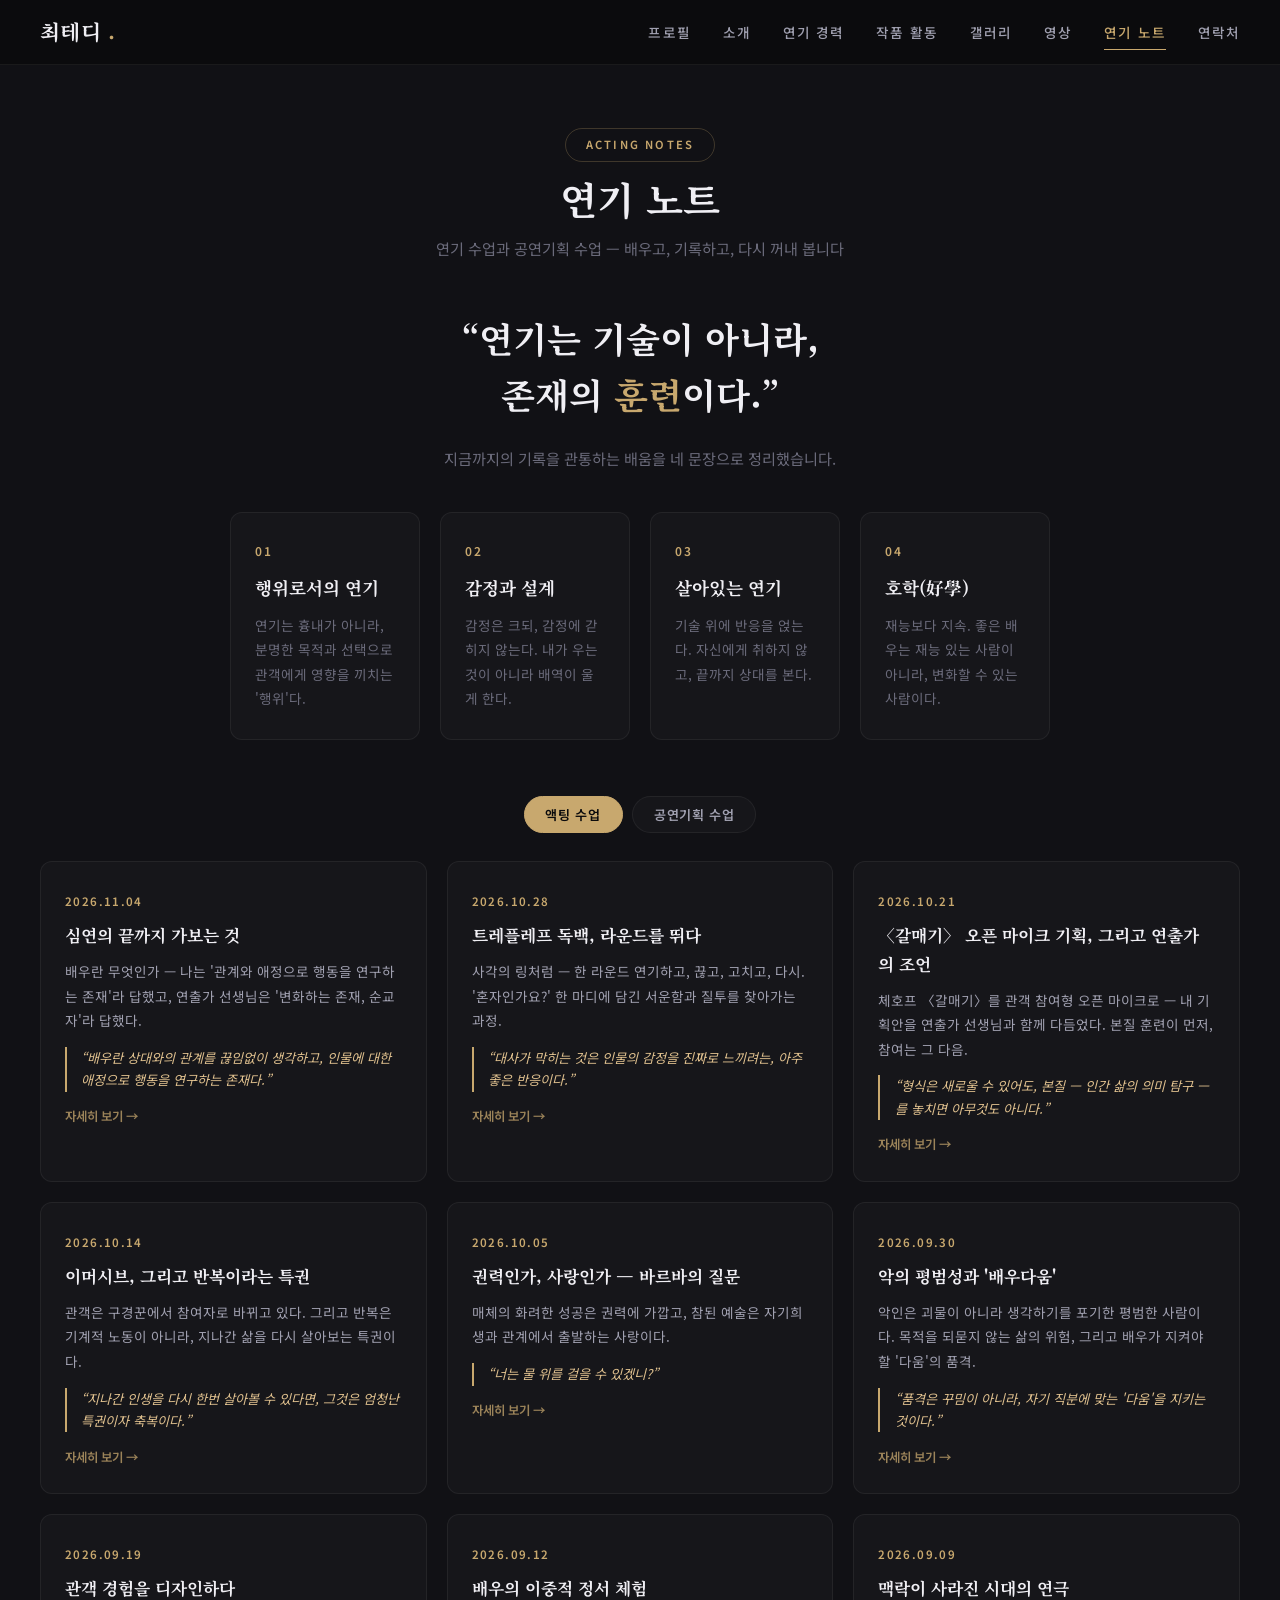
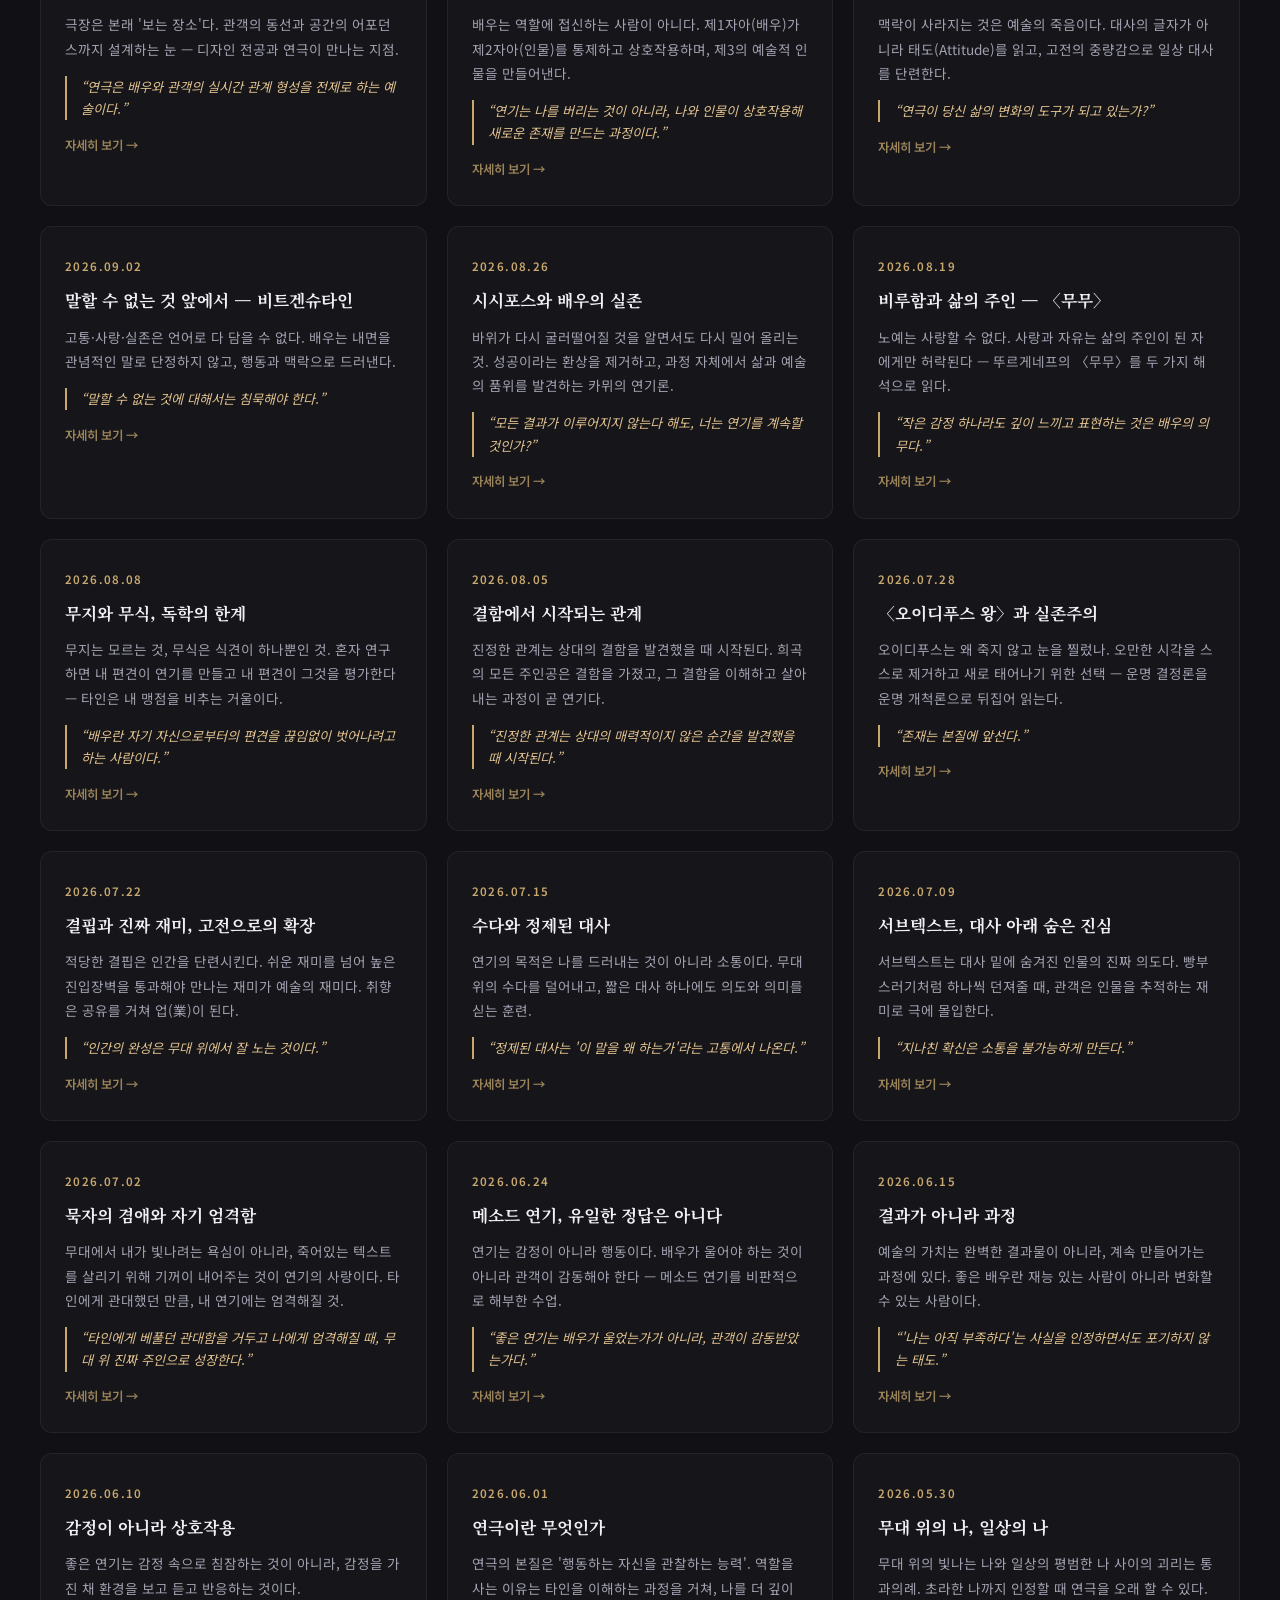
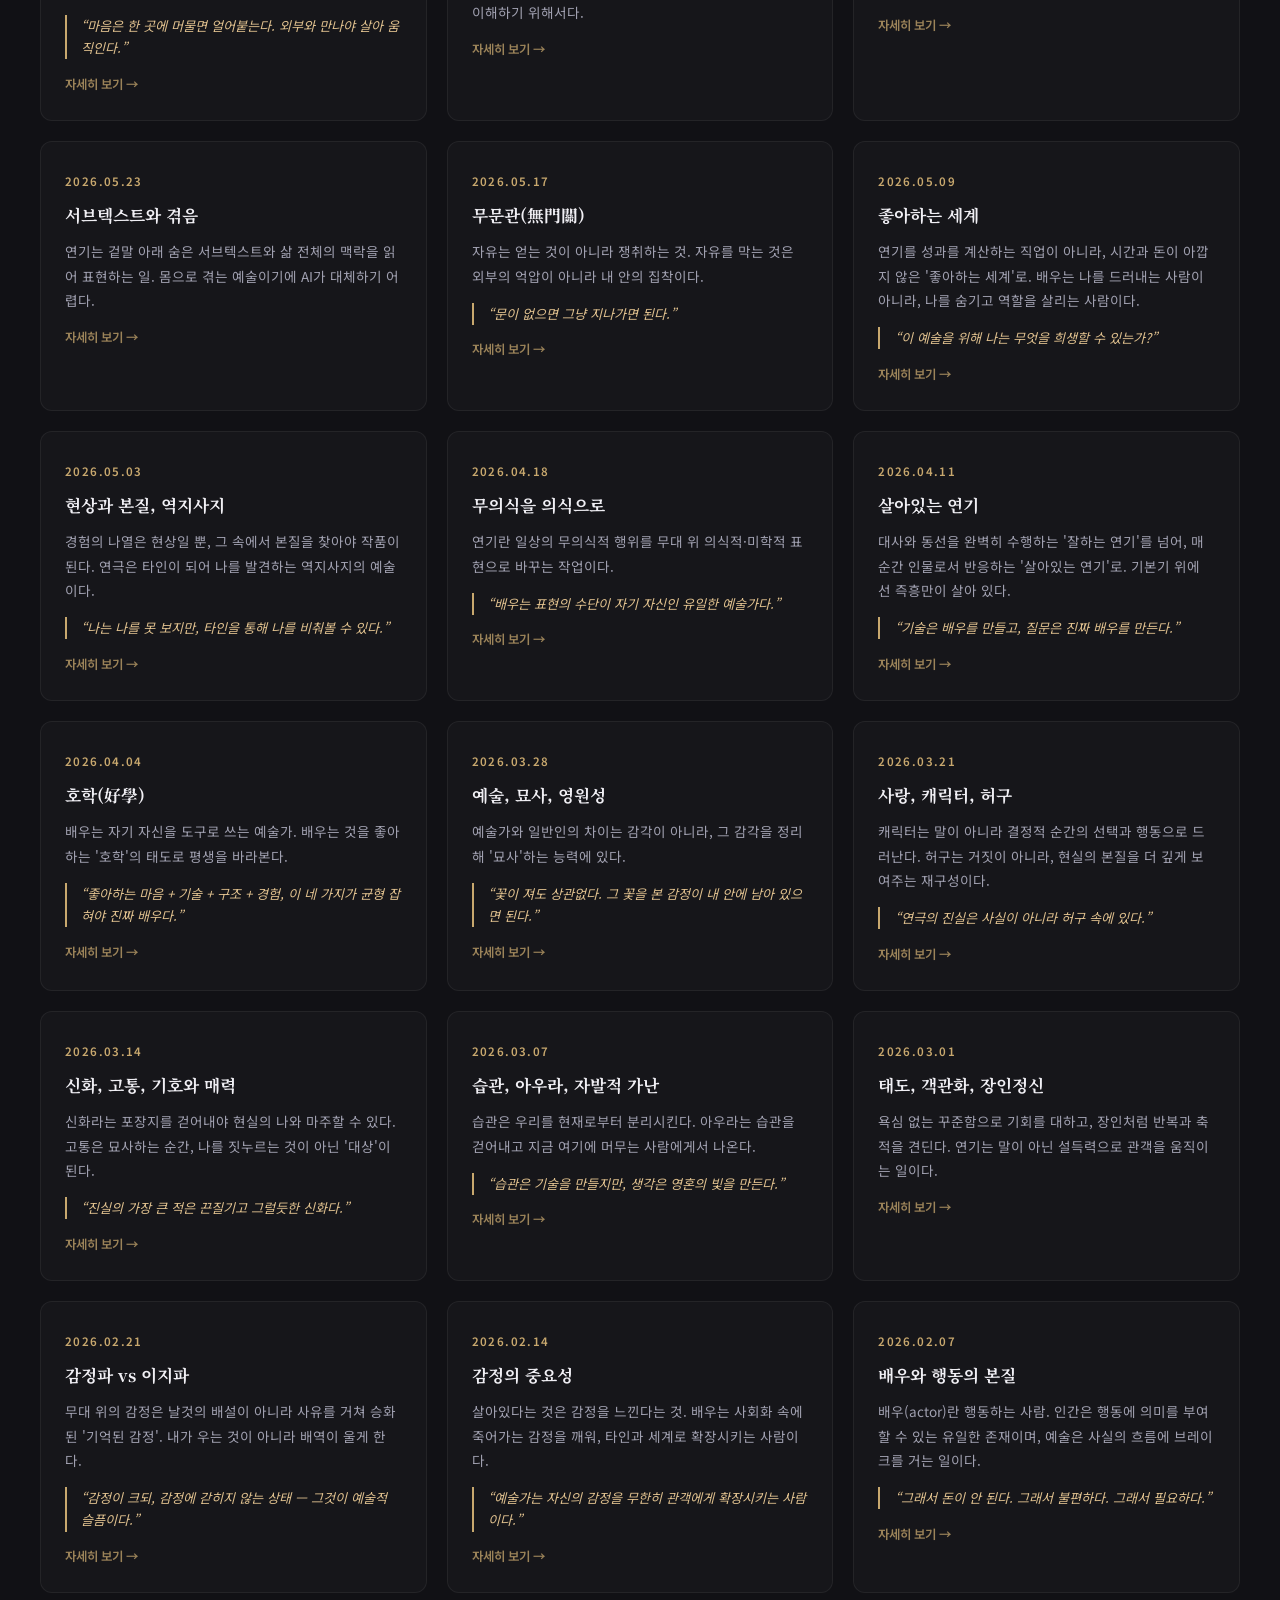
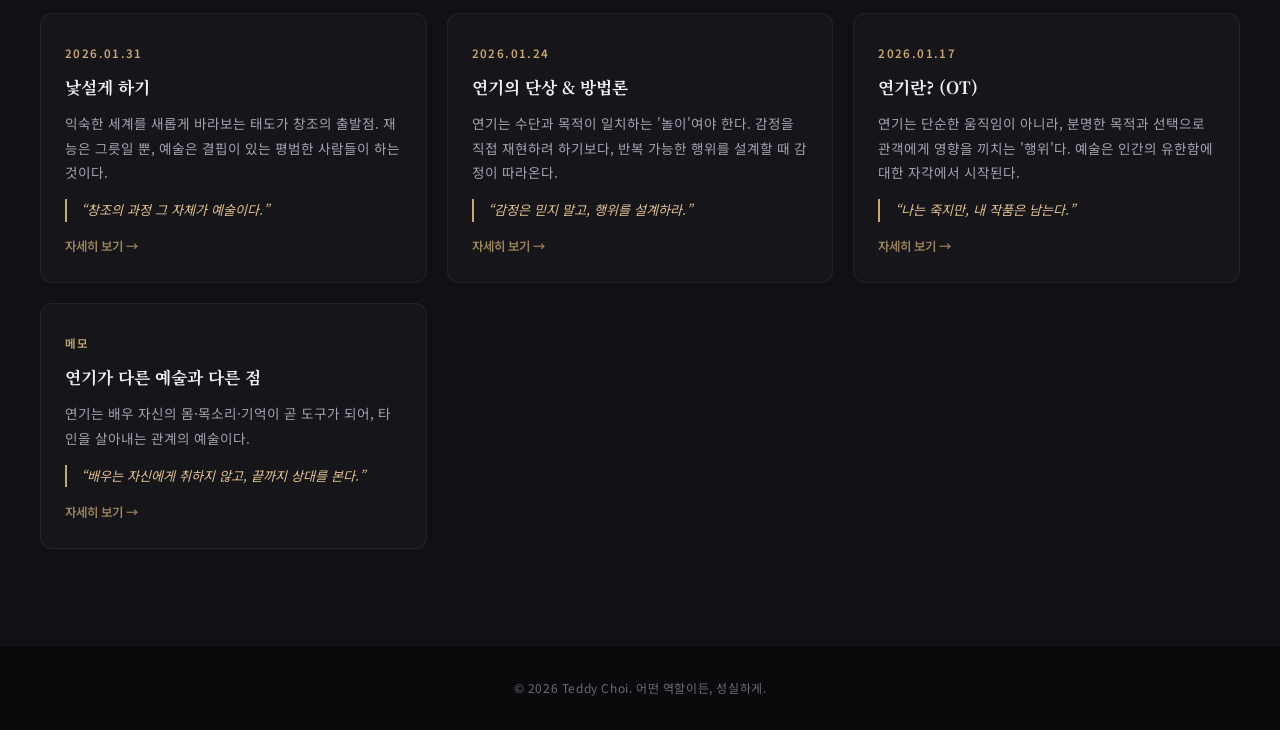
==== commit 305a87b3: "연기 노트: '부록' 라벨을 '메모'로 변경 notes-data.js 날짜 라벨과 notes.js 정렬, script.js 미리보기 필터, notion_sync.py 삽입 기준까지" ====
--- a/notes.html
+++ b/notes.html
@@ -105,7 +105,7 @@
     <p class="footer-text">© 2026 Teddy Choi. 어떤 역할이든, 성실하게.</p>
   </footer>
 
-  <script src="notes-data.js?v=8"></script>
-  <script src="notes.js?v=3"></script>
+  <script src="notes-data.js?v=9"></script>
+  <script src="notes.js?v=4"></script>
 </body>
 </html>
